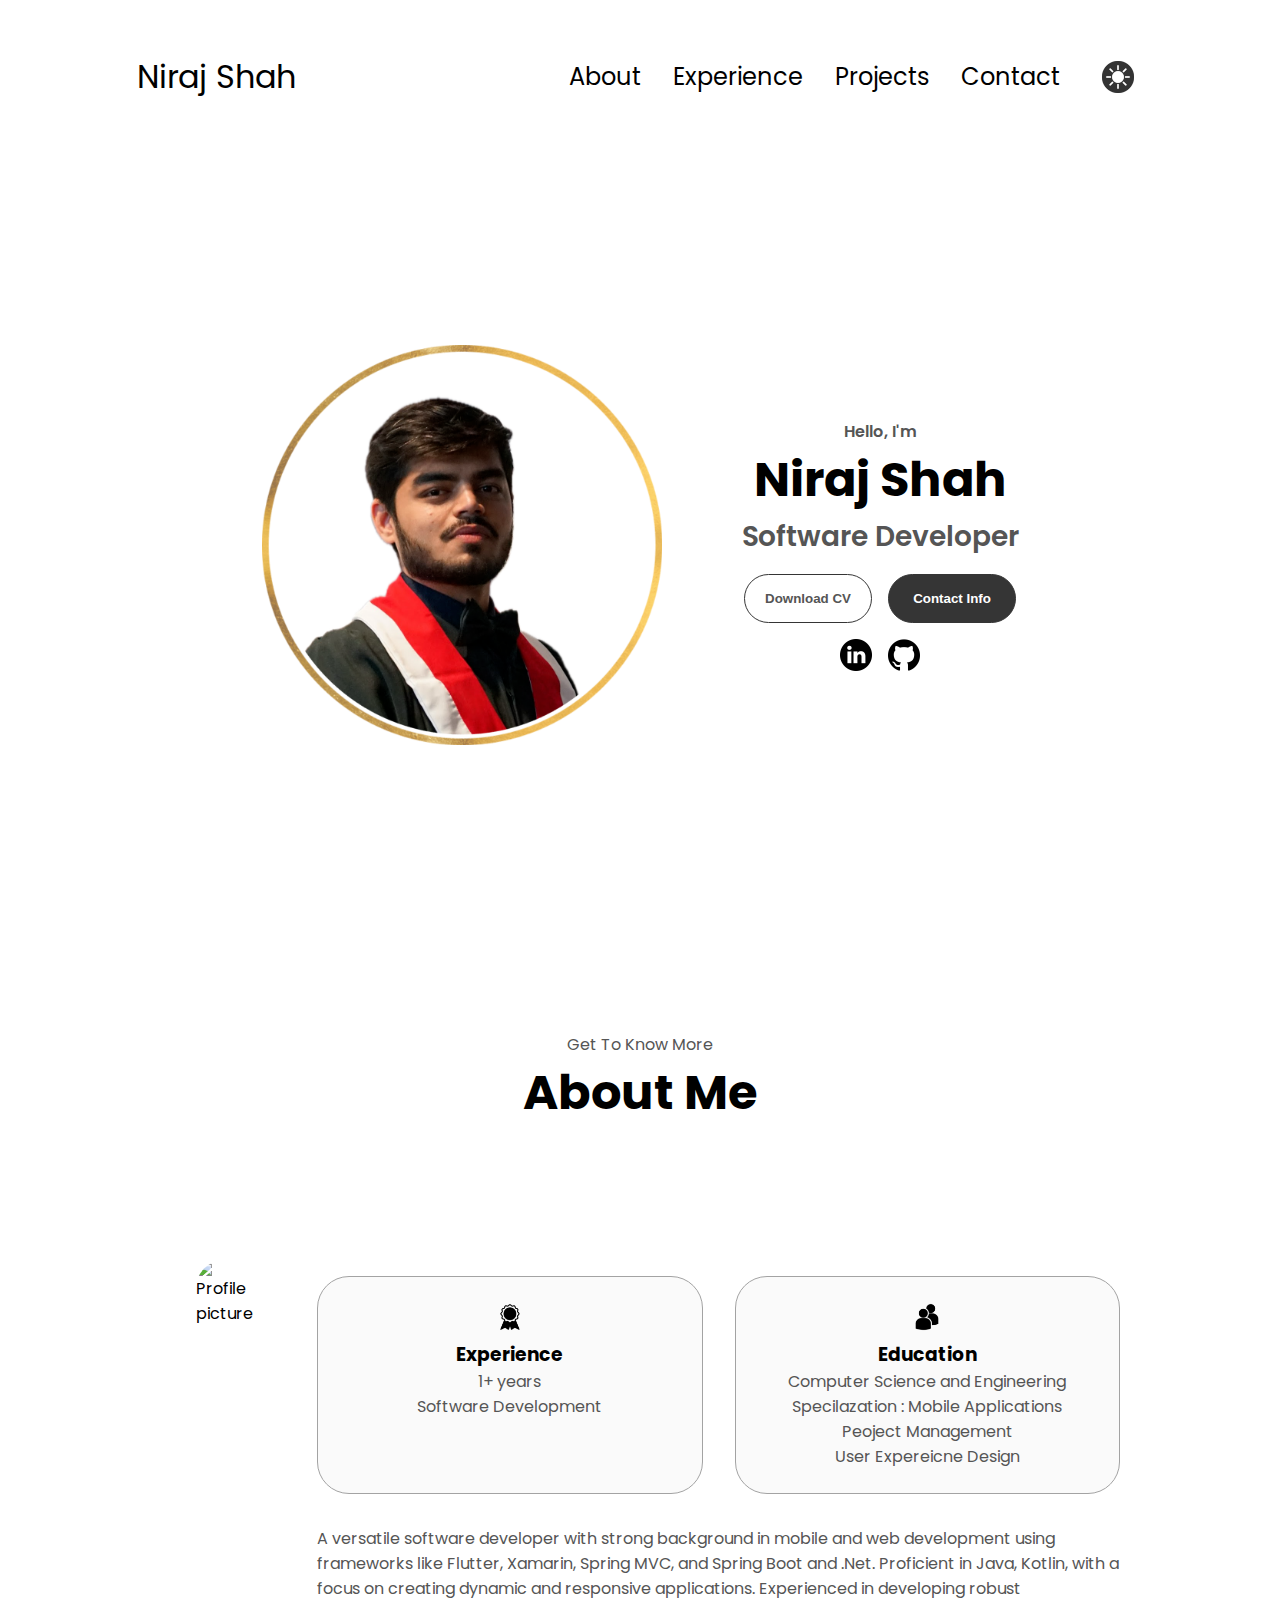
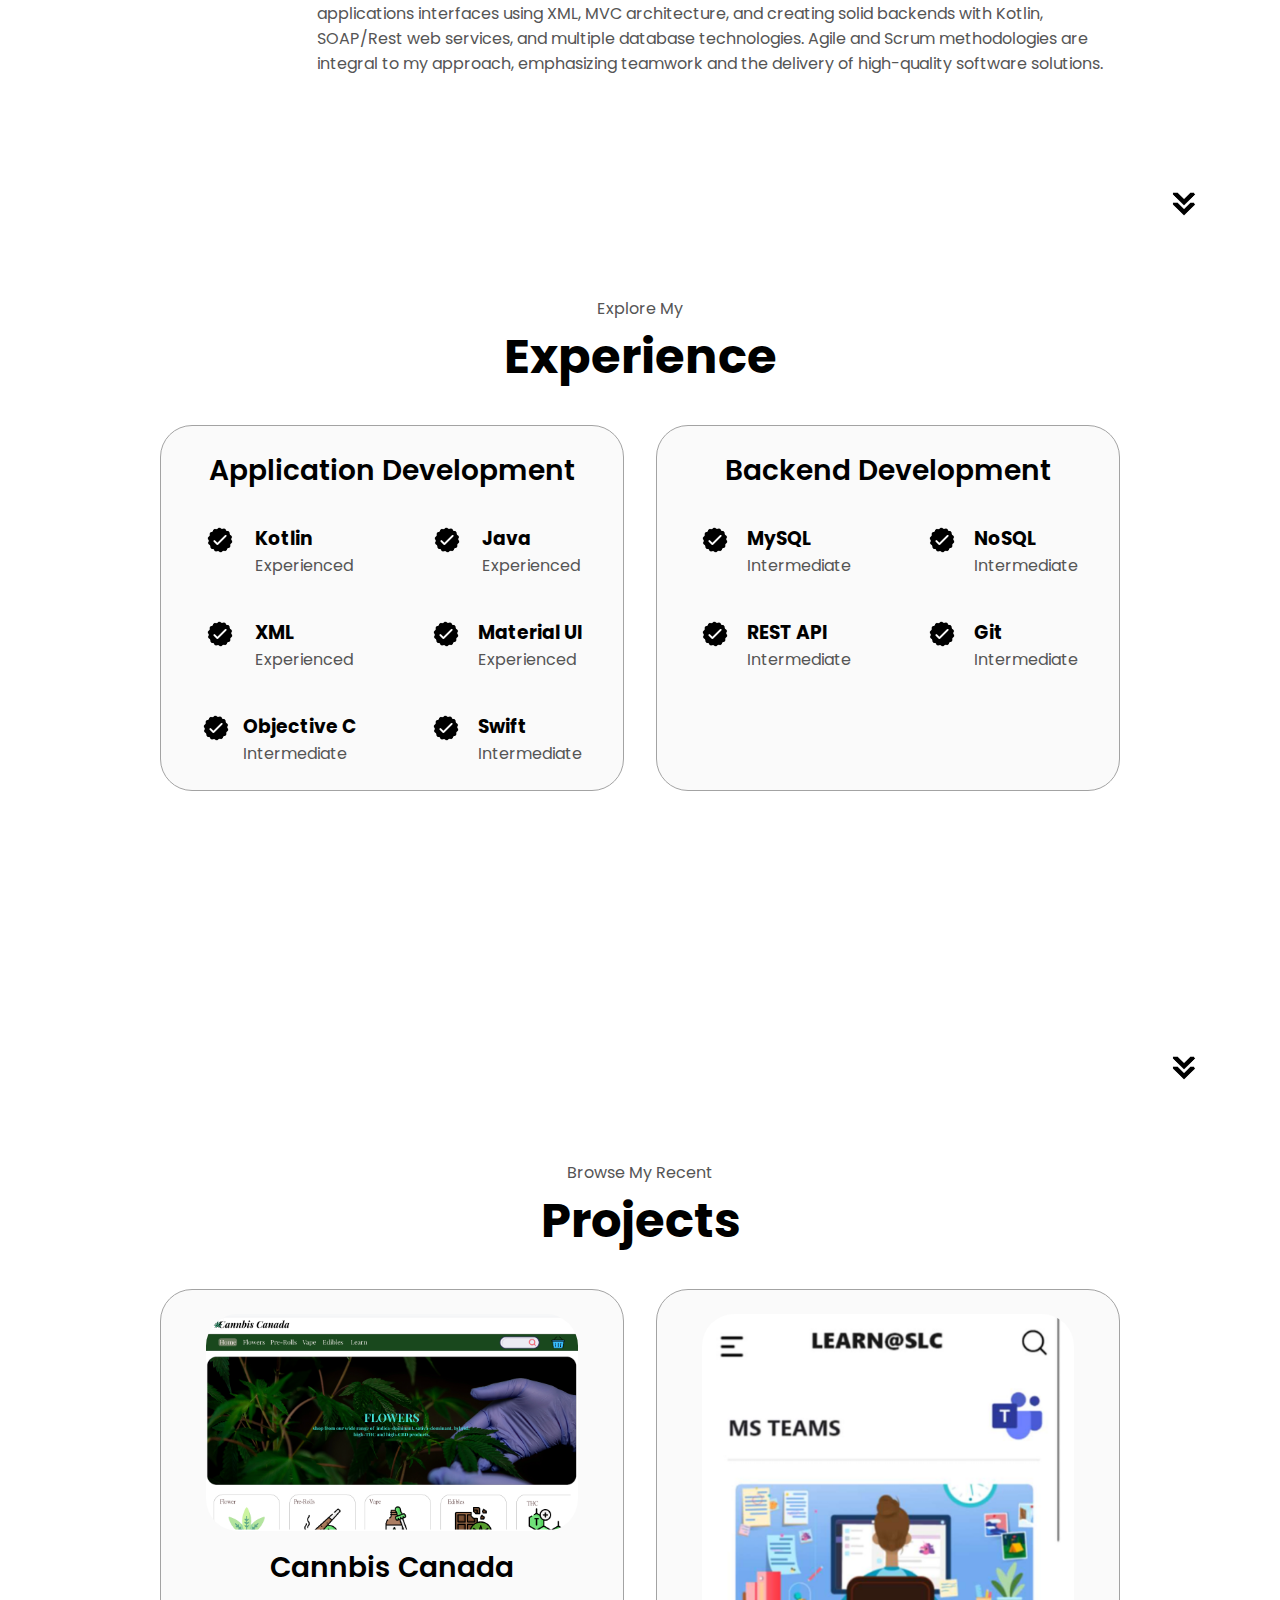
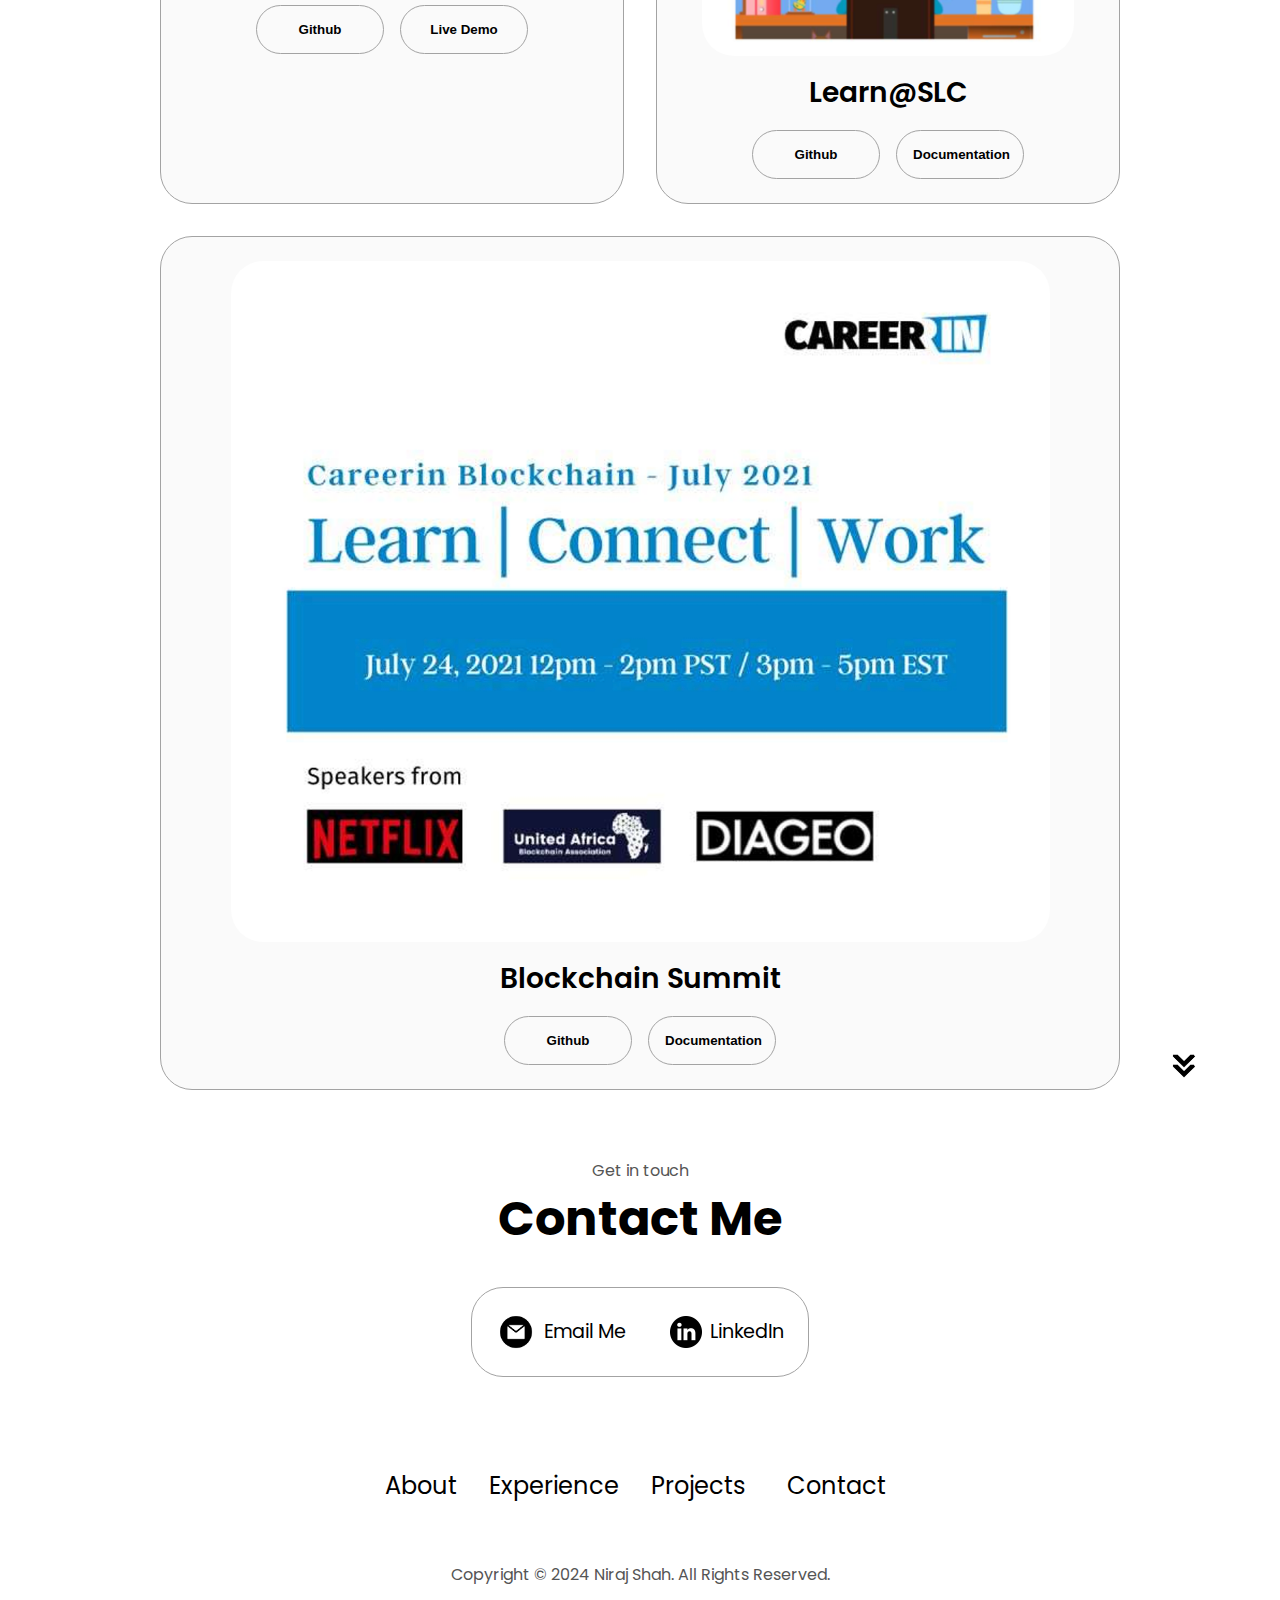
==== index.html @ 4c97ae60 "Dark Mode" ====
<!DOCTYPE html>
<html lang="en">
  <head>
    <meta charset="UTF-8" />
    <meta http-equiv="X-UA-Compatible" content="IE=edge" />
    <meta name="viewport" content="width=device-width, initial-scale=1.0" />
    <title>My Portfolio</title>
    <link rel="stylesheet" href="style.css" />
    <link rel="stylesheet" href="mediaqueries.css" />
  </head>
  <body>
    <nav id="desktop-nav">
      <div class="logo">Niraj Shah</div>
      <div>
        <ul class="nav-links">
          <li><a href="#about">About</a></li>
          <li><a href="#experience">Experience</a></li>
          <li><a href="#projects">Projects</a></li>
          <li><a href="#contact">Contact</a></li>
          <li>
            <img 
            id="modeToggle"
            class="icon color-icon"
            src="./assets/theme_light.png"
            src-light="./assets/theme_light.png"
            src-dark="./assets/theme_dark.png" 
            alt="Theme icon"
            /></li>
        </ul>
      </div>
    </nav>
    <nav id="hamburger-nav">
      <div class="logo">Niraj Shah</div>
      <div class="hamburger-menu">
        <div class="hamburger-icon" onclick="toggleMenu()">
          <span></span>
          <span></span>
          <span></span>
        </div>
        <div class="menu-links">
          <li><a href="#about" onclick="toggleMenu()">About</a></li>
          <li><a href="#experience" onclick="toggleMenu()">Experience</a></li>
          <li><a href="#projects" onclick="toggleMenu()">Projects</a></li>
          <li><a href="#contact" onclick="toggleMenu()">Contact</a></li>
          <li>
            <img
              id="modeToggle2"
              class="icon color-icon"
              src="./assets/theme_light.png"
              src-light="./assets/theme_light.png"
              src-dark="./assets/theme_dark.png"
              alt="Color them icon"
            />
          </li>
        </div>
      </div>
    </nav>
    <section id="profile">
      <div class="section__pic-container">
        <img src="./assets/profile-pic.png" alt="Niraj Shah profile picture" />
      </div>
      <div class="section__text">
        <p class="section__text__p1">Hello, I'm</p>
        <h1 class="title">Niraj Shah</h1>
        <p class="section__text__p2">Software Developer</p>
        <div class="btn-container">
          <button
            class="btn btn-color-2"
            onclick="window.open('./assets/resume-example.pdf')"
          >
            Download CV
          </button>
          <button class="btn btn-color-1" onclick="location.href='./#contact'">
            Contact Info
          </button>
        </div>
        <div id="socials-container">
          <img
            /src="./assets/linkedin_light.png"
            src-light="./assets/linkedin_light.png"
            src-dark="./assets/linkedin_dark.png" 
            alt="My LinkedIn profile"
            class="icon"
            onclick="location.href='https://www.linkedin.com/in/shahnniraj/'"
          />
          <img
            /src="./assets/github.png"
            src-light="./assets/github_light.png"
            src-dark="./assets/github_dark.png" 
            alt="My Github profile"
            class="icon"
            onclick="location.href='https://github.com/Niraj058'"
          />
        </div>
      </div>
    </section>
    <section id="about">
      <p class="section__text__p1">Get To Know More</p>
      <h1 class="title">About Me</h1>
      <div class="section-container">
        <div class="section__pic-container">
          &nbsp&nbsp&nbsp&nbsp&nbsp&nbsp&nbsp&nbsp&nbsp
          <img
            src="./assets/about-pic.png"
            alt="Profile picture"
            class="about-pic"
          />
        </div>
        <div class="about-details-container">
          <div class="about-containers">
            <div class="details-container">
              <img
                /src="./assets/experience.png"
                src-light="./assets/experience_light.png"
                src-dark="./assets/experience_dark.png" 
                alt="Experience icon"
                class="icon"
              />
              <h3>Experience</h3>
              <p>1+ years <br />Software Development</p>
            </div>
            <div class="details-container">
              <img
                /src="./assets/education.png"
                src-light="./assets/education_light.png"
                src-dark="./assets/education_dark.png" 
                alt="Education icon"
                class="icon"
              />
              <h3>Education</h3>
              <p>Computer Science and Engineering Specilazation : Mobile Applications<br />
                Peoject Management<br />
                User Expereicne Design
              </p>
            </div>
          </div>
          <div class="text-container">
            <p>
              A versatile software developer with strong background in mobile and web development using frameworks like Flutter, Xamarin, Spring MVC, and Spring Boot and .Net. 
              Proficient in Java, Kotlin, with a focus on creating dynamic and responsive applications. 
              Experienced in developing robust applications interfaces using XML, MVC architecture, and creating solid backends with Kotlin, SOAP/Rest web services, and multiple database technologies. 
              Agile and Scrum methodologies are integral to my approach, emphasizing teamwork and the delivery of high-quality software solutions.
            </p>
          </div>
        </div>
      </div>
      <img
        /src="./assets/arrow.png"
        src-light="./assets/arrow_light.png"
        src-dark="./assets/arrow_dark.png" 
        alt="Arrow icon"
        class="icon arrow"
        onclick="location.href='./#experience'"
      />
    </section>
    <section id="experience">
      <p class="section__text__p1">Explore My</p>
      <h1 class="title">Experience</h1>
      <div class="experience-details-container">
        <div class="about-containers">
          <div class="details-container">
            <h2 class="experience-sub-title">Application Development</h2>
            <div class="article-container">
              <article>
                <img
                  /src="./assets/checkmark.png"
                  src-light="./assets/checkmark_light.png"
                  src-dark="./assets/checkmark_dark.png" 
                  alt="Experience icon"
                  class="icon"
                />
                <div>
                  <h3>Kotlin</h3>
                  <p>Experienced</p>
                  </div>
              </article>
              <article>
                <img
                  /src="./assets/checkmark.png"
                  src-light="./assets/checkmark_light.png"
                  src-dark="./assets/checkmark_dark.png"  
                  alt="Experience icon"
                  class="icon"
                />
                <div><h3>Java</h3>
                  <p>Experienced</p>
                </div>
              </article> <article>
                <img
                  /src="./assets/checkmark.png"
                  src-light="./assets/checkmark_light.png"
                  src-dark="./assets/checkmark_dark.png" 
                  alt="Experience icon"
                  class="icon"
                />
                <div>
                  <h3>XML</h3>
                  <p>Experienced</p>
                </div>
              </article>
              <article>
                <img
                  /src="./assets/checkmark.png"
                  src-light="./assets/checkmark_light.png"
                  src-dark="./assets/checkmark_dark.png" 
                  alt="Experience icon"
                  class="icon"
                />
                <div>
                  <h3>Material UI</h3>
                  <p>Experienced</p>
                </div>
              </article>
              <article>
                <img
                  /src="./assets/checkmark.png"
                  src-light="./assets/checkmark_light.png"
                  src-dark="./assets/checkmark_dark.png" 
                  alt="Experience icon"
                  class="icon"
                />
                <div>
                  <h3>Objective C</h3>
                  <p>Intermediate</p>
                </div>
              </article>
              <article>
                <img
                  /src="./assets/checkmark.png"
                  src-light="./assets/checkmark_light.png"
                  src-dark="./assets/checkmark_dark.png" 
                  alt="Experience icon"
                  class="icon"
                />
                <div>
                  <h3>Swift</h3>
                  <p>Intermediate</p>
                </div>
              </article>
            </div>
          </div>
          <div class="details-container">
            <h2 class="experience-sub-title">Backend Development</h2>
            <div class="article-container">
              <article>
                <img
                  /src="./assets/checkmark.png"
                  src-light="./assets/checkmark_light.png"
                  src-dark="./assets/checkmark_dark.png" 
                  alt="Experience icon"
                  class="icon"
                />
                <div>
                  <h3>MySQL</h3>
                  <p>Intermediate</p>
                </div>
              </article>
              <article>
                <img
                  //src="./assets/checkmark.png"
                  src-light="./assets/checkmark_light.png"
                  src-dark="./assets/checkmark_dark.png" 
                  alt="Experience icon"
                  class="icon"
                />
                <div>
                  <h3>NoSQL</h3>
                  <p>Intermediate</p>
                </div>
              </article>
              <article>
                <img
                  //src="./assets/checkmark.png"
                  src-light="./assets/checkmark_light.png"
                  src-dark="./assets/checkmark_dark.png" 
                  alt="Experience icon"
                  class="icon"
                />
                <div>
                  <h3>REST API</h3>
                  <p>Intermediate</p>
                </div>
              </article>
              <article>
                <img
                  //src="./assets/checkmark.png"
                  src-light="./assets/checkmark_light.png"
                  src-dark="./assets/checkmark_dark.png" 
                  alt="Experience icon"
                  class="icon"
                />
                <div>
                  <h3>Git</h3>
                  <p>Intermediate</p>
                </div>
              </article>
            </div>
          </div>
        </div>
      </div>
      <img
        //src="./assets/arrow.png"
        src-light="./assets/arrow_light.png"
        src-dark="./assets/arrow_dark.png" 
        alt="Arrow icon"
        class="icon arrow"
        onclick="location.href='./#projects'"
      />
    </section>
    <section id="projects">
      <p class="section__text__p1">Browse My Recent</p>
      <h1 class="title">Projects</h1>
      <div class="experience-details-container">
        <div class="about-containers">
          <div class="details-container color-container">
            <div class="article-container">
              <img
                /src="./assets/project-1.png"
                alt=""
                class="project-img"
              />
            </div>
            <h2 class="experience-sub-title project-title">Cannbis Canada</h2>
            <div class="btn-container">
              <button
                class="btn btn-color-2 project-btn"
                onclick="location.href='https://github.com/'"
              >
                Github
              </button>
              <button
                class="btn btn-color-2 project-btn"
                onclick="location.href='https://xd.adobe.com/view/07290bca-b63d-4900-a19d-101426337f9e-527a/'"
              >
                Live Demo
              </button>
            </div>
          </div>
          <div class="details-container color-container">
            <div class="article-container">
              <img
                /src="./assets/project-2.png"
                alt="Project 2"
                class="project-img"
              />
            </div>
            <h2 class="experience-sub-title project-title">Learn@SLC</h2>
            <div class="btn-container">
              <button
                class="btn btn-color-2 project-btn"
                onclick="location.href='https://github.com/'"
              >
                Github
              </button>
              <button
                class="btn btn-color-2 project-btn"
                onclick="window.open('./assets/Learn_at_Slc.pdf')"
              >
                Documentation
              </button>
            </div>
          </div>
          <div class="details-container color-container">
            <div class="article-container">
              <img
                /src="./assets/project-3.png"
                alt="Project 3"
                class="project-img"
              />
            </div>
            <h2 class="experience-sub-title project-title">Blockchain Summit</h2>
            <div class="btn-container">
              <button
                class="btn btn-color-2 project-btn"
                onclick="location.href='https://github.com/'"
              >
                Github
              </button>
              <button
                class="btn btn-color-2 project-btn"
                onclick="location.href='https://github.com/'"
              >
              Documentation
              </button>
            </div>
          </div>
        </div>
      </div>
      <img
        /src="./assets/arrow.png"
        src-light="./assets/arrow_light.png"
        src-dark="./assets/arrow_dark.png" 
        alt="Arrow icon"
        class="icon arrow"
        onclick="location.href='./#contact'"
      />
    </section>
    <section id="contact">
      <p class="section__text__p1">Get in touch</p>
      <h1 class="title">Contact Me</h1>
      <div class="contact-info-upper-container">
        <div class="contact-info-container">
          <img
            /src="./assets/email.png"
            src-light="./assets/email_light.png"
            src-dark="./assets/email_dark.png" 
            alt="Email icon"
            class="icon contact-icon email-icon"
          />
          <p><a href="mailto:nirajshah@duck.com">Email Me</a></p>
        </div>
        <div class="contact-info-container">
          &nbsp;
          <img
            /src="./assets/linkedin_light.png"
            src-light="./assets/linkedin_light.png"
            src-dark="./assets/linkedin_dark.png" 
            alt="LinkedIn icon"
            class="icon contact-icon"
          />
          <p><a href="https://www.linkedin.com">LinkedIn</a></p>
        </div>
      </div>
    </section>
    <footer>
      <nav>
        <div class="nav-links-container">
          <ul class="nav-links">
            <li><a href="#about">About</a></li>
            <li><a href="#experience">Experience</a></li>
            <li><a href="#projects">Projects</a></li>
            <li><a href="#contact">Contact</a></li>
          </ul>
        </div>
      </nav>
      <p>Copyright &#169; 2024 Niraj Shah. All Rights Reserved.</p>
    </footer>
    <script src="script.js"></script>
  </body>
</html>
---- style.css ----
/* GENERAL */

@import url("https://fonts.googleapis.com/css2?family=Poppins:wght@300;400;500;600&display=swap");

/* Default Light Mode */
:root {
  --primary-color: white;
  --primary-color-2: rgb(250, 250, 250);
  --primary-color-3: rgb(181, 181, 181);
  --background-color: rgb(255, 255, 255);
  --secondary-color: black;
  --secondary-color-2: rgb(85, 85, 85);
  --button-background: rgb(53, 53, 53);
  --button-text-hover: grey;
  --button-border: rgb(53, 53, 53) 0.1rem solid;
  --button-border-2: rgb(255, 255, 255) 0.1rem solid;
  --container-border: rgb(163, 163, 163);
}

/* Dark Mode */
[theme="dark"] {
  --primary-color: black;
  --primary-color-2: rgb(39, 39, 39);
  --primary-color-3: rgb(74, 74, 74);
  --background-color: rgb(33, 33, 33);
  --secondary-color: white;
  --secondary-color-2: rgb(170, 170, 170);
  --button-background: rgb(202, 202, 202);
  --button-text-hover: lightgrey;
  --button-border: rgb(202, 202, 202) 0.1rem solid;
  --button-border-2: rgb(0, 0, 0) 0.1rem solid;
  --container-border: rgb(92, 92, 92);
}

* {
  margin: 0;
  padding: 0;
}

h3 {
  color: var(--secondary-color);
}

body {
  font-family: "Poppins", sans-serif;
  background-color: var(--background-color);
}

html {
  scroll-behavior: smooth;
}

p {
  color: var(--secondary-color-2);
}

/* TRANSITION */

a,
.btn {
  transition: all 300ms ease;
}

/* DESKTOP NAV */

nav,
.nav-links {
  display: flex;
  align-items: center;
}

nav {
  justify-content: space-around;
  height: 17vh;
}

.nav-links {
  gap: 2rem;
  list-style: none;
  font-size: 1.5rem;
}

nav li:last-child {
  width: max-content;
  display: flex;
  margin: auto;
  padding: 10px;
}

a {
  color: var(--secondary-color);
  text-decoration: none;
  text-decoration-color: var(--primary-color);
}

a:hover {
  text-decoration: underline;
  text-underline-offset: 1rem;
  text-decoration-color: var(--secondary-color);
}

nav a:hover {
  color: var(--secondary-color);
  text-decoration-color: var(--secondary-color);
}

.logo {
  font-size: 2rem;
  color: var(--secondary-color);
}

.logo:hover {
  cursor: default;
}

/* HAMBURGER MENU */

#hamburger-nav {
  display: none;
}

.hamburger-menu {
  position: relative;
  display: inline-block;
}

.hamburger-icon {
  display: flex;
  flex-direction: column;
  justify-content: space-between;
  height: 24px;
  width: 30px;
  cursor: pointer;
}

.hamburger-icon span {
  width: 100%;
  height: 2px;
  background-color: var(--secondary-color);
  transition: all 0.3 ease-in-out;
}

.menu-links {
  position: absolute;
  top: 100%;
  right: 0;
  background-color: var(--primary-color);
  width: fit-content;
  max-height: 0;
  overflow: hidden;
  transition: all 0.3 ease-in-out;
}

.menu-links a {
  display: block;
  padding: 10px;
  text-align: center;
  font-size: 1.5rem;
  color: var(--secondary-color);
  text-decoration: none;
  transition: all 0.3 ease-in-out;
}

.menu-links li {
  list-style: none;
}

.menu-links.open {
  max-height: 300px;
}

.hamburger-icon.open span:first-child {
  transform: rotate(45deg) translate(10px, 5px);
}

.hamburger-icon.open span:nth-child(2) {
  opacity: 0;
}

.hamburger-icon.open span:last-child {
  transform: rotate(-45deg) translate(10px, -5px);
}

.hamburger-icon span:first-child {
  transform: none;
}

.hamburger-icon span:first-child {
  opacity: 1;
}

.hamburger-icon span:first-child {
  transform: none;
}

/* SECTIONS */

section {
  padding-top: 4vh;
  height: 96vh;
  margin: 0 10rem;
  box-sizing: border-box;
  min-height: fit-content;
}

.section-container {
  display: flex;
}

/* PROFILE SECTION */

#profile {
  display: flex;
  justify-content: center;
  gap: 5rem;
  height: 80vh;
}

.section__pic-container {
  display: flex;
  height: 400px;
  width: 400px;
  margin: auto 0;
}

.section__text {
  align-self: center;
  text-align: center;
}

.section__text p {
  font-weight: 600;
}

.section__text__p1 {
  text-align: center;
}

.section__text__p2 {
  font-size: 1.75rem;
  margin-bottom: 1rem;
}

.title {
  color: var(--secondary-color);
  font-size: 3rem;
  text-align: center;
}

#socials-container {
  display: flex;
  justify-content: center;
  margin-top: 1rem;
  gap: 1rem;
}

/* ICONS */

.icon {
  cursor: pointer;
  height: 2rem;
}

/* BUTTONS */

.btn-container {
  display: flex;
  justify-content: center;
  gap: 1rem;
}

.btn {
  font-weight: 600;
  transition: all 300ms ease;
  padding: 1rem;
  width: 8rem;
  border-radius: 2rem;
}

.btn-color-1,
.btn-color-2 {
  border: var(--button-border);
  color: var(--secondary-color-2);
}

.btn-color-1:hover,
.btn-color-2:hover {
  cursor: pointer;
}

.btn-color-1,
.btn-color-2:hover {
  background: var(--button-background);
  color: var(--primary-color);
}

.btn-color-1:hover {
  background: var(--secondary-color);
}

.btn-color-2 {
  background: none;
}

.btn-color-2:hover {
  border: var(--button-border);
  background: var(--secondary-color);
}

.btn-container {
  gap: 1rem;
}

/* ABOUT SECTION */

#about {
  position: relative;
}

.about-containers {
  gap: 2rem;
  margin-bottom: 2rem;
  margin-top: 2rem;
}

.about-details-container {
  justify-content: center;
  flex-direction: column;
}

.about-containers,
.about-details-container {
  display: flex;
}

.about-pic {
  border-radius: 2rem;
}

.arrow {
  position: absolute;
  right: -5rem;
  bottom: 2.5rem;
}

.details-container {
  padding: 1.5rem;
  flex: 1;
  background: var(--primary-color-2);
  border-radius: 2rem;
  border: var(--button-border);
  border-color: var(--container-border);
  text-align: center;
}

.section-container {
  gap: 4rem;
  height: 80%;
}

.section__pic-container {
  height: 400px;
  width: 400px;
  margin: auto 0;
}

/* EXPERIENCE SECTION */

#experience {
  position: relative;
}

.experience-sub-title {
  color: var(--secondary-color);
  font-weight: 600;
  font-size: 1.75rem;
  margin-bottom: 2rem;
}

.experience-details-container {
  display: flex;
  justify-content: center;
  flex-direction: column;
}

.article-container {
  display: flex;
  text-align: initial;
  flex-wrap: wrap;
  flex-direction: row;
  gap: 2.5rem;
  justify-content: space-around;
}

article {
  display: flex;
  width: 10rem;
  justify-content: space-around;
  gap: 0.5rem;
}

article .icon {
  cursor: default;
}

/* PROJECTS SECTION */

#projects {
  position: relative;
}

.color-container {
  border-color: var(--container-border);
  background: var(--primary-color-2);
}

.project-img {
  border-radius: 2rem;
  width: 90%;
  height: 90%;
}

.project-title {
  margin: 1rem;
  color: var(--secondary-color);
}

.project-btn {
  color: var(--secondary-color);
  border-color: var(--container-border);
}

/* CONTACT */

#contact {
  display: flex;
  justify-content: center;
  flex-direction: column;
  height: 70vh;
}

.contact-info-upper-container {
  display: flex;
  justify-content: center;
  border-radius: 2rem;
  border: var(--button-border);
  border-color: var(--container-border);
  background: var(--background-color);
  margin: 2rem auto;
  padding: 0.5rem;
}

.contact-info-container {
  display: flex;
  align-items: center;
  justify-content: center;
  gap: 0.5rem;
  margin: 1rem;
}

.contact-info-container p {
  font-size: larger;
}

.contact-icon {
  cursor: default;
}

.email-icon {
  height: 2.5rem;
}

/* FOOTER SECTION */

footer {
  height: 26vh;
  margin: 0 1rem;
}

footer p {
  text-align: center;
}
---- mediaqueries.css ----
@media screen and (max-width: 1400px) {
  #profile {
    height: 83vh;
    margin-bottom: 6rem;
  }
  .about-containers {
    flex-wrap: wrap;
  }
  #contact,
  #projects {
    height: fit-content;
  }
}

@media screen and (max-width: 1200px) {
  #desktop-nav {
    display: none;
  }
  #hamburger-nav {
    display: flex;
  }
  #experience,
  .experience-details-container {
    margin-top: 2rem;
  }
  #profile,
  .section-container {
    display: block;
  }
  .arrow {
    display: none;
  }
  section,
  .section-container {
    height: fit-content;
  }
  section {
    margin: 0 5%;
  }
  .section__pic-container {
    width: 275px;
    height: 275px;
    margin: 0 auto 2rem;
  }
  .about-containers {
    margin-top: 0;
  }
}

@media screen and (max-width: 600px) {
  #contact,
  footer {
    height: 40vh;
  }
  #profile {
    height: 83vh;
    margin-bottom: 0;
  }
  article {
    font-size: 1rem;
  }
  footer nav {
    height: fit-content;
    margin-bottom: 2rem;
  }
  .about-containers,
  .contact-info-upper-container,
  .btn-container {
    flex-wrap: wrap;
  }
  .contact-info-container {
    margin: 0;
  }
  .contact-info-container p,
  .nav-links li a {
    font-size: 1rem;
  }
  .experience-sub-title {
    font-size: 1.25rem;
  }
  .logo {
    font-size: 1.5rem;
  }
  .nav-links {
    flex-direction: column;
    gap: 0.5rem;
    text-align: center;
  }
  .section__pic-container {
    width: auto;
    height: 46vw;
    justify-content: center;
  }
  .section__text__p2 {
    font-size: 1.25rem;
  }
  .title {
    font-size: 2rem;
  }
  .text-container {
    text-align: justify;
  }
}
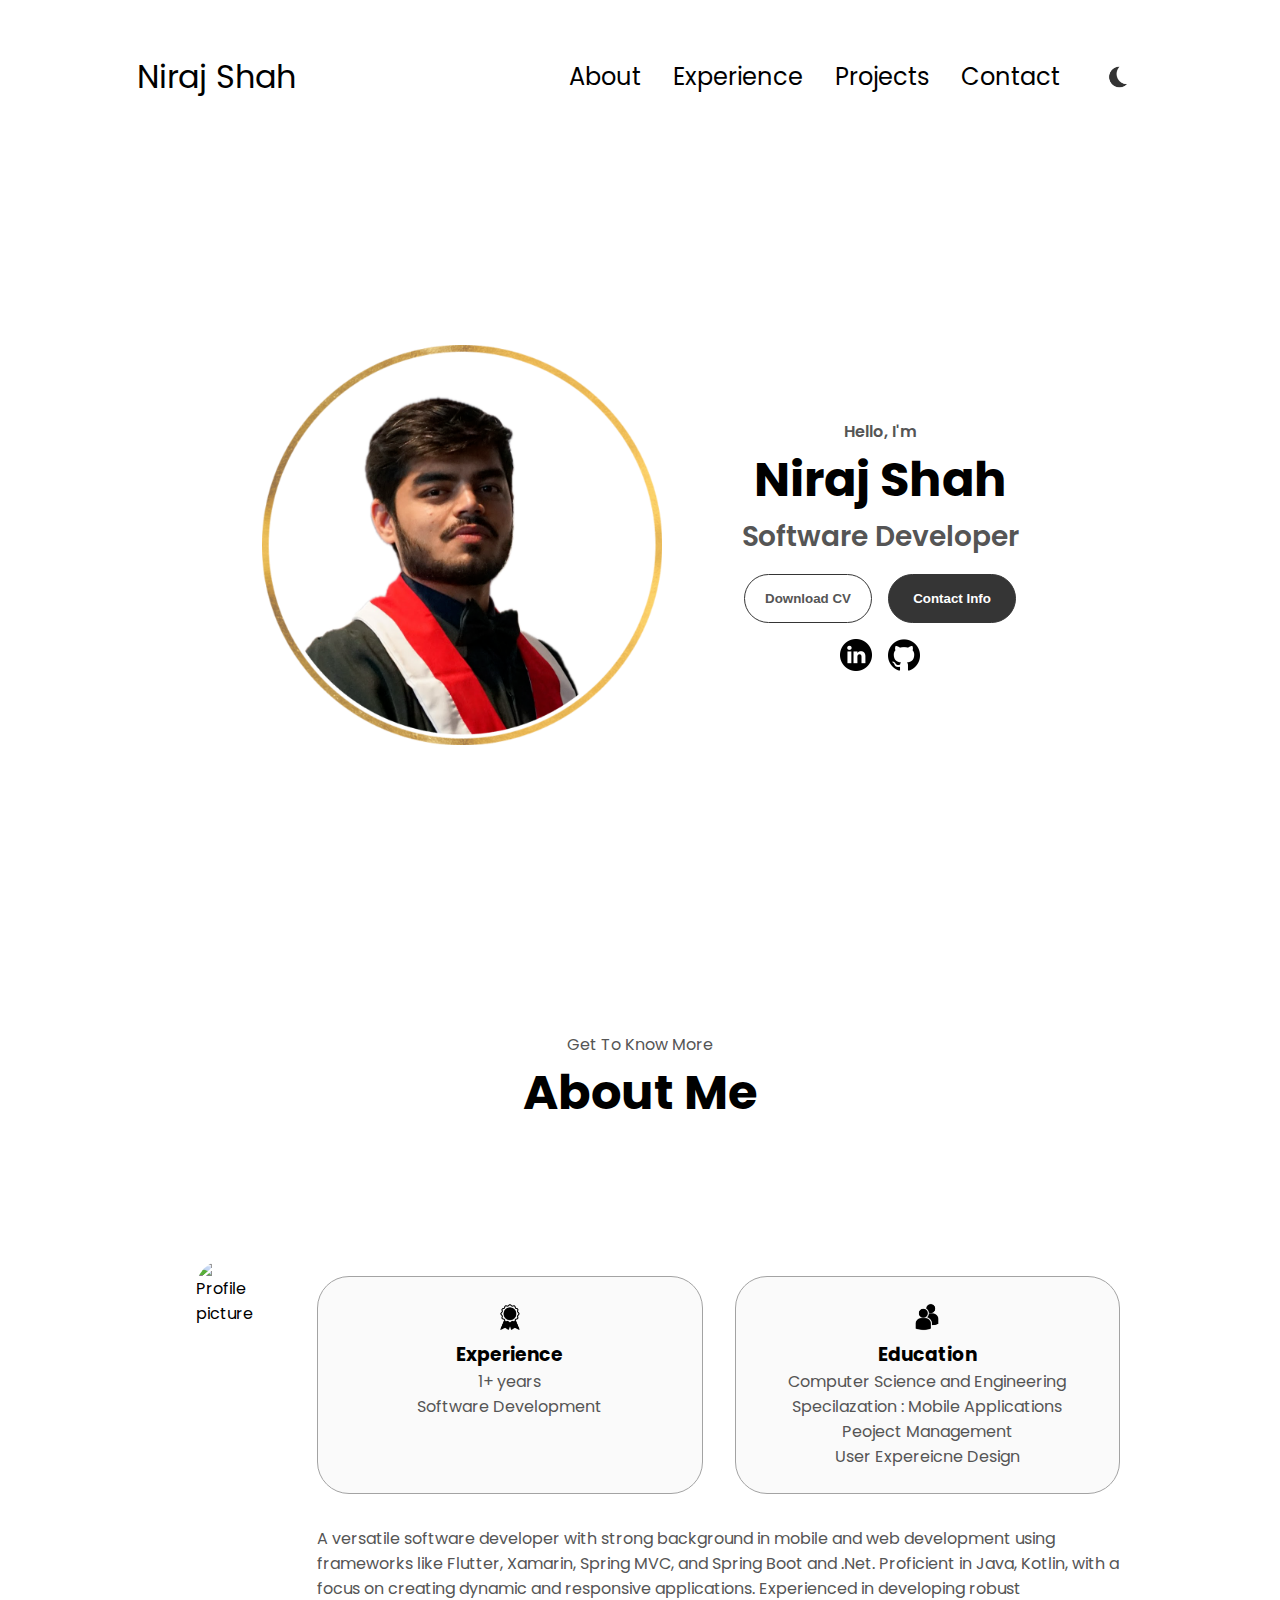
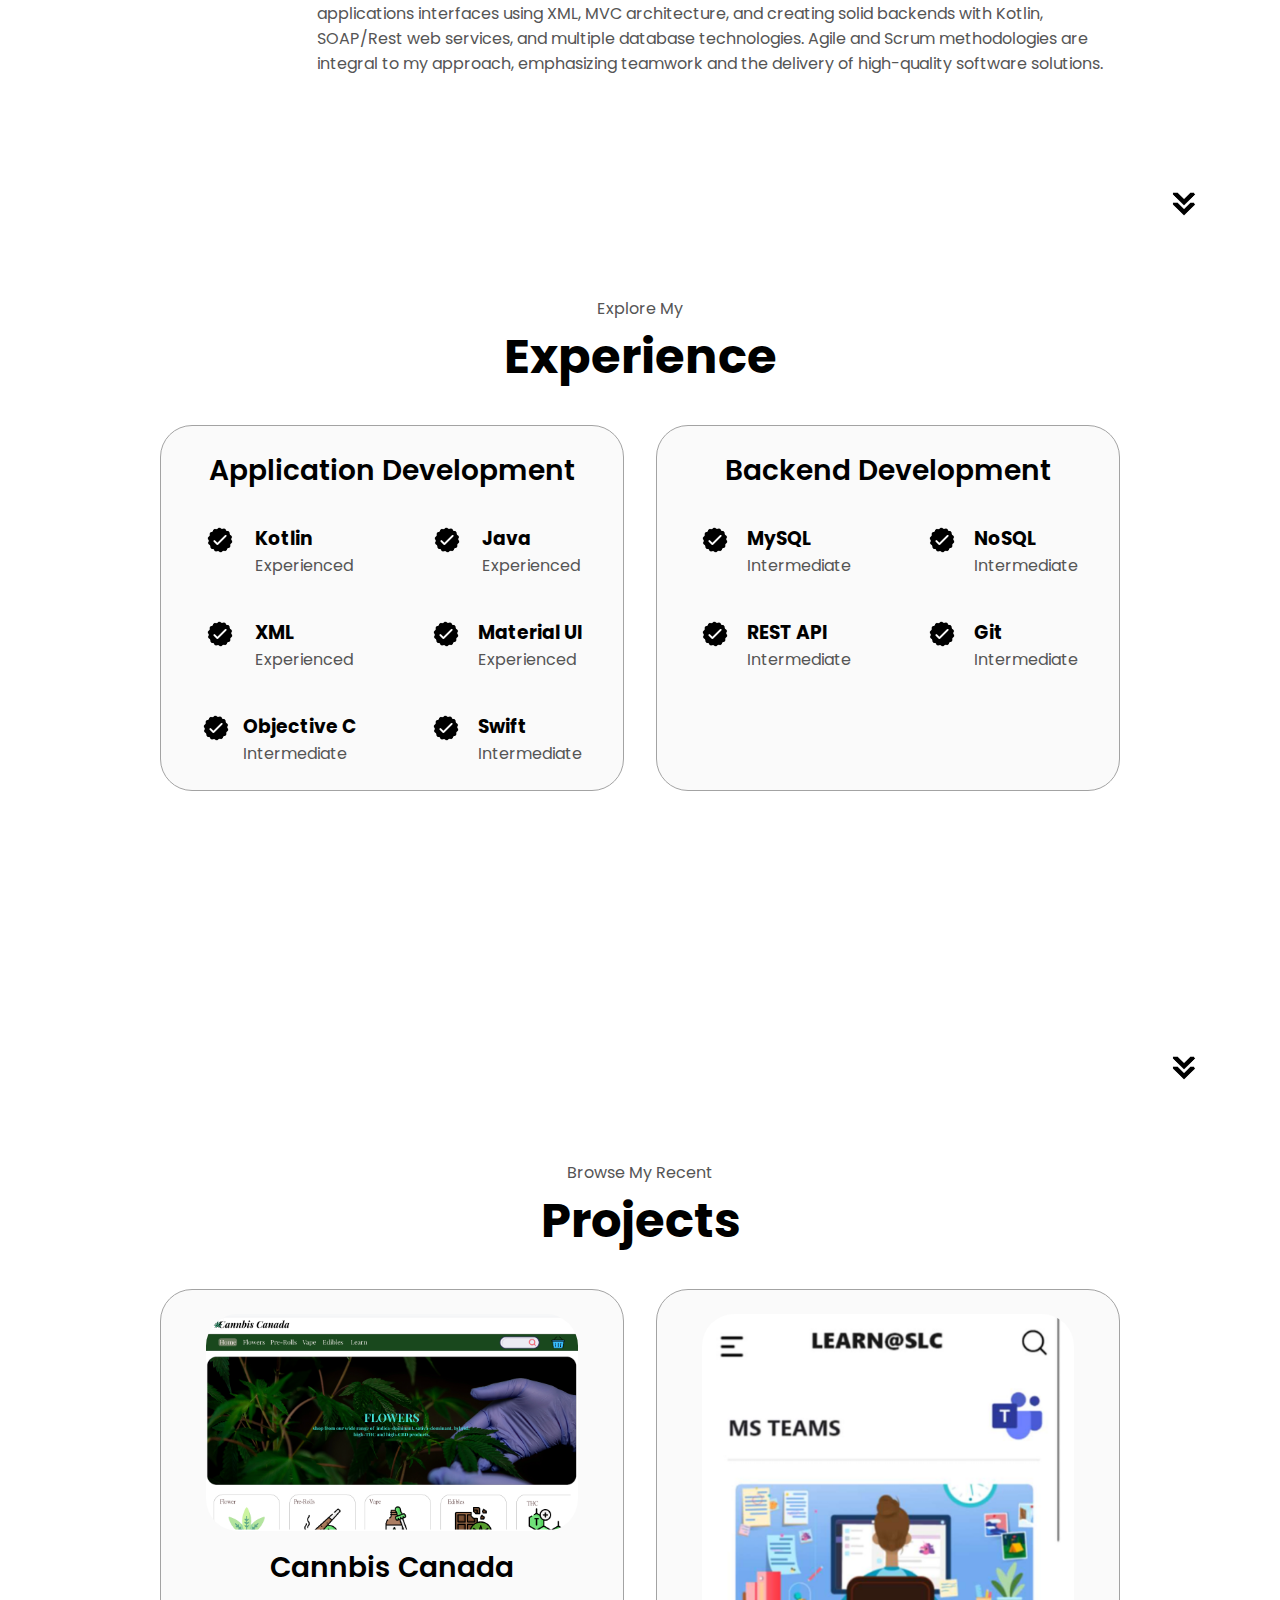
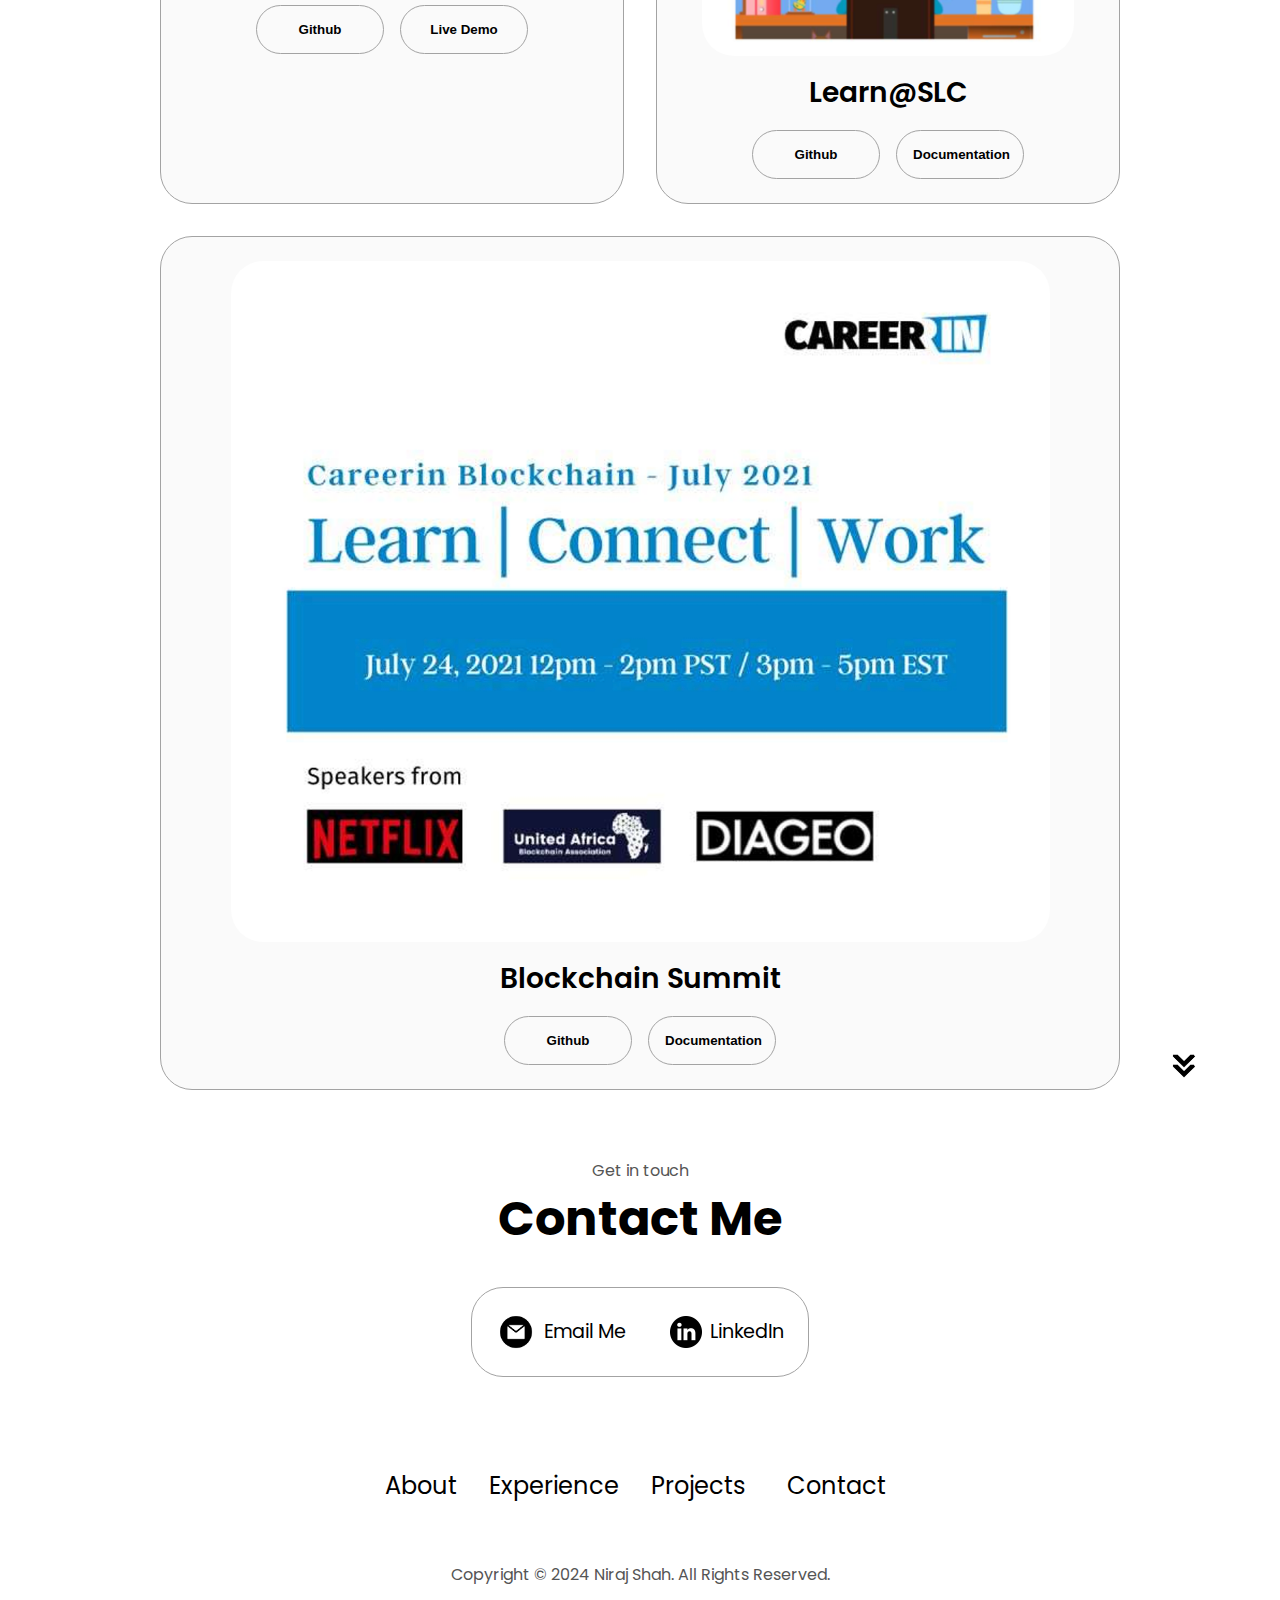
==== commit 4887137d: "Update index.html" ====
--- a/index.html
+++ b/index.html
@@ -21,9 +21,9 @@
             <img 
             id="modeToggle"
             class="icon color-icon"
-            src="./assets/theme_light.png"
-            src-light="./assets/theme_light.png"
-            src-dark="./assets/theme_dark.png" 
+            src="./assets/theme_dark.png"
+            src-light="./assets/theme_dark.png"
+            src-dark="./assets/theme_light.png" 
             alt="Theme icon"
             /></li>
         </ul>
@@ -46,9 +46,9 @@
             <img
               id="modeToggle2"
               class="icon color-icon"
-              src="./assets/theme_light.png"
-              src-light="./assets/theme_light.png"
-              src-dark="./assets/theme_dark.png"
+              src="./assets/theme_dark.png"
+              src-light="./assets/theme_dark.png"
+              src-dark="./assets/theme_light.png"
               alt="Color them icon"
             />
           </li>
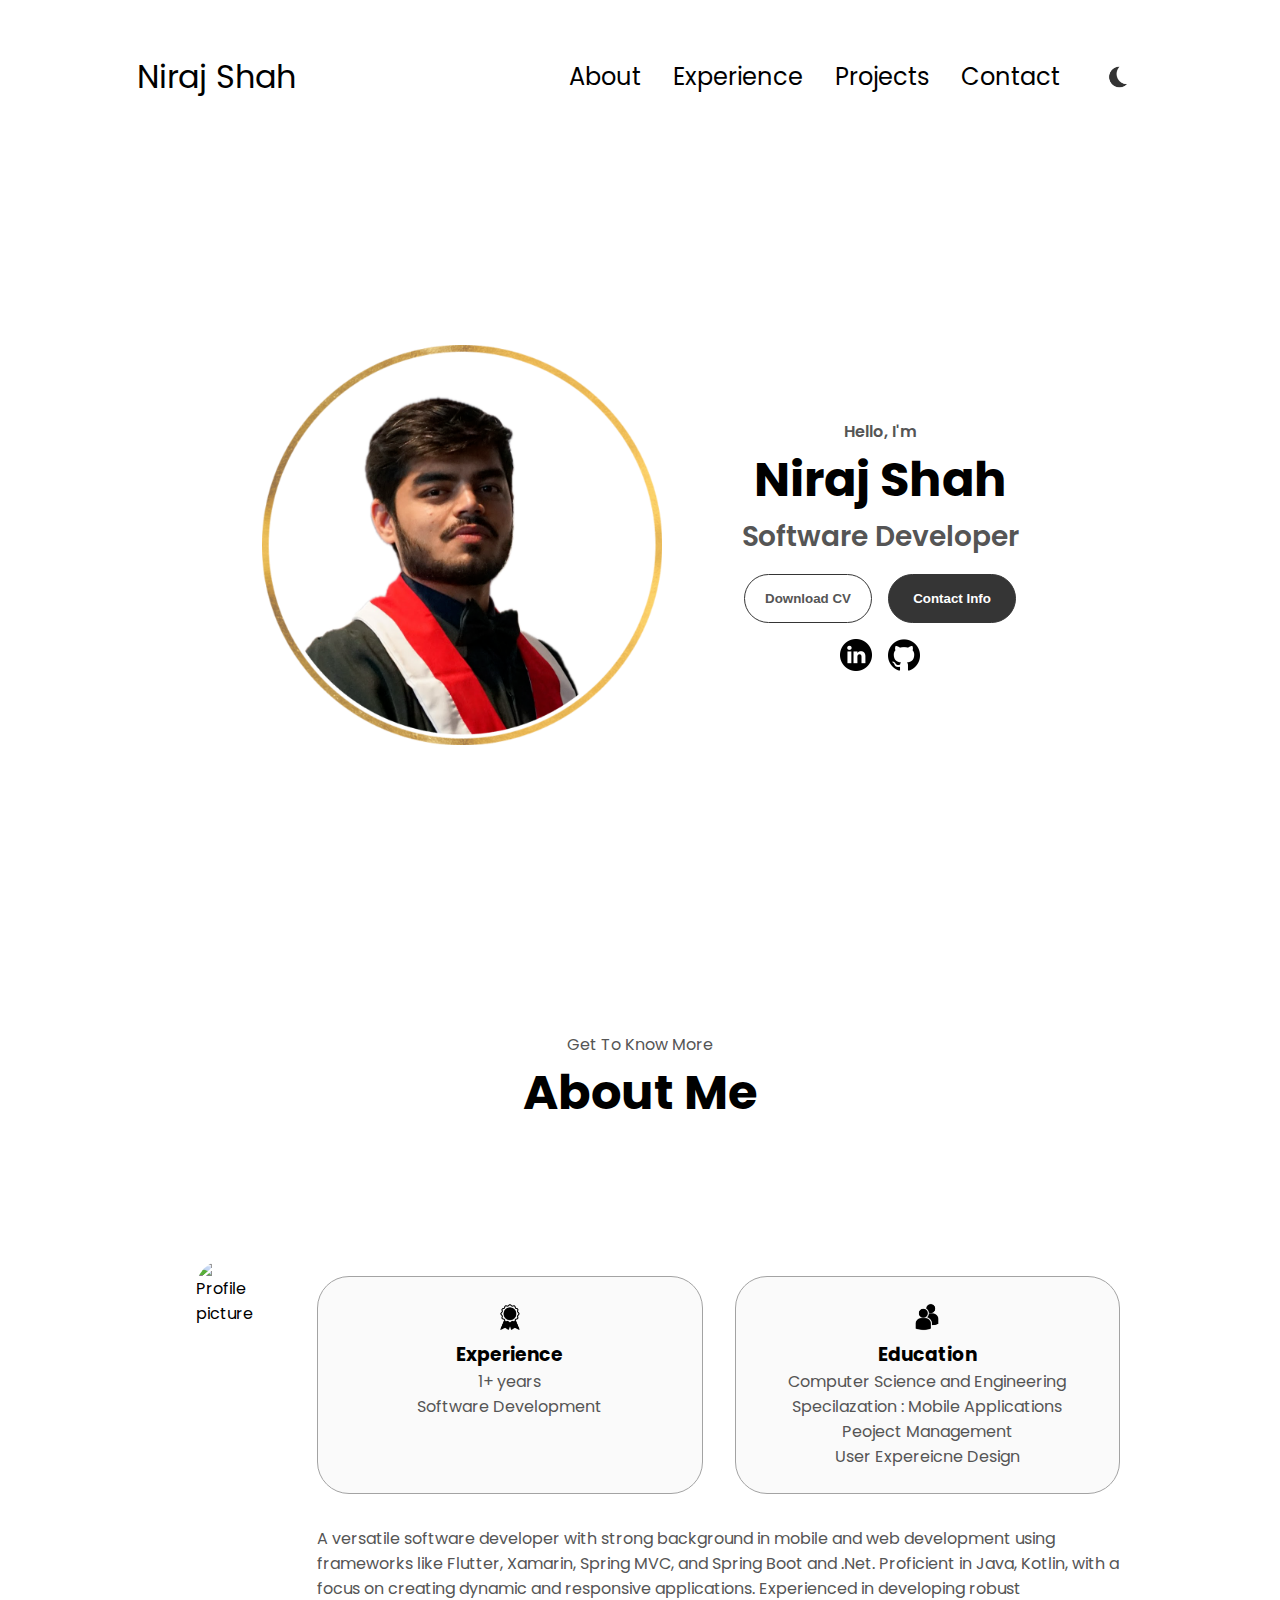
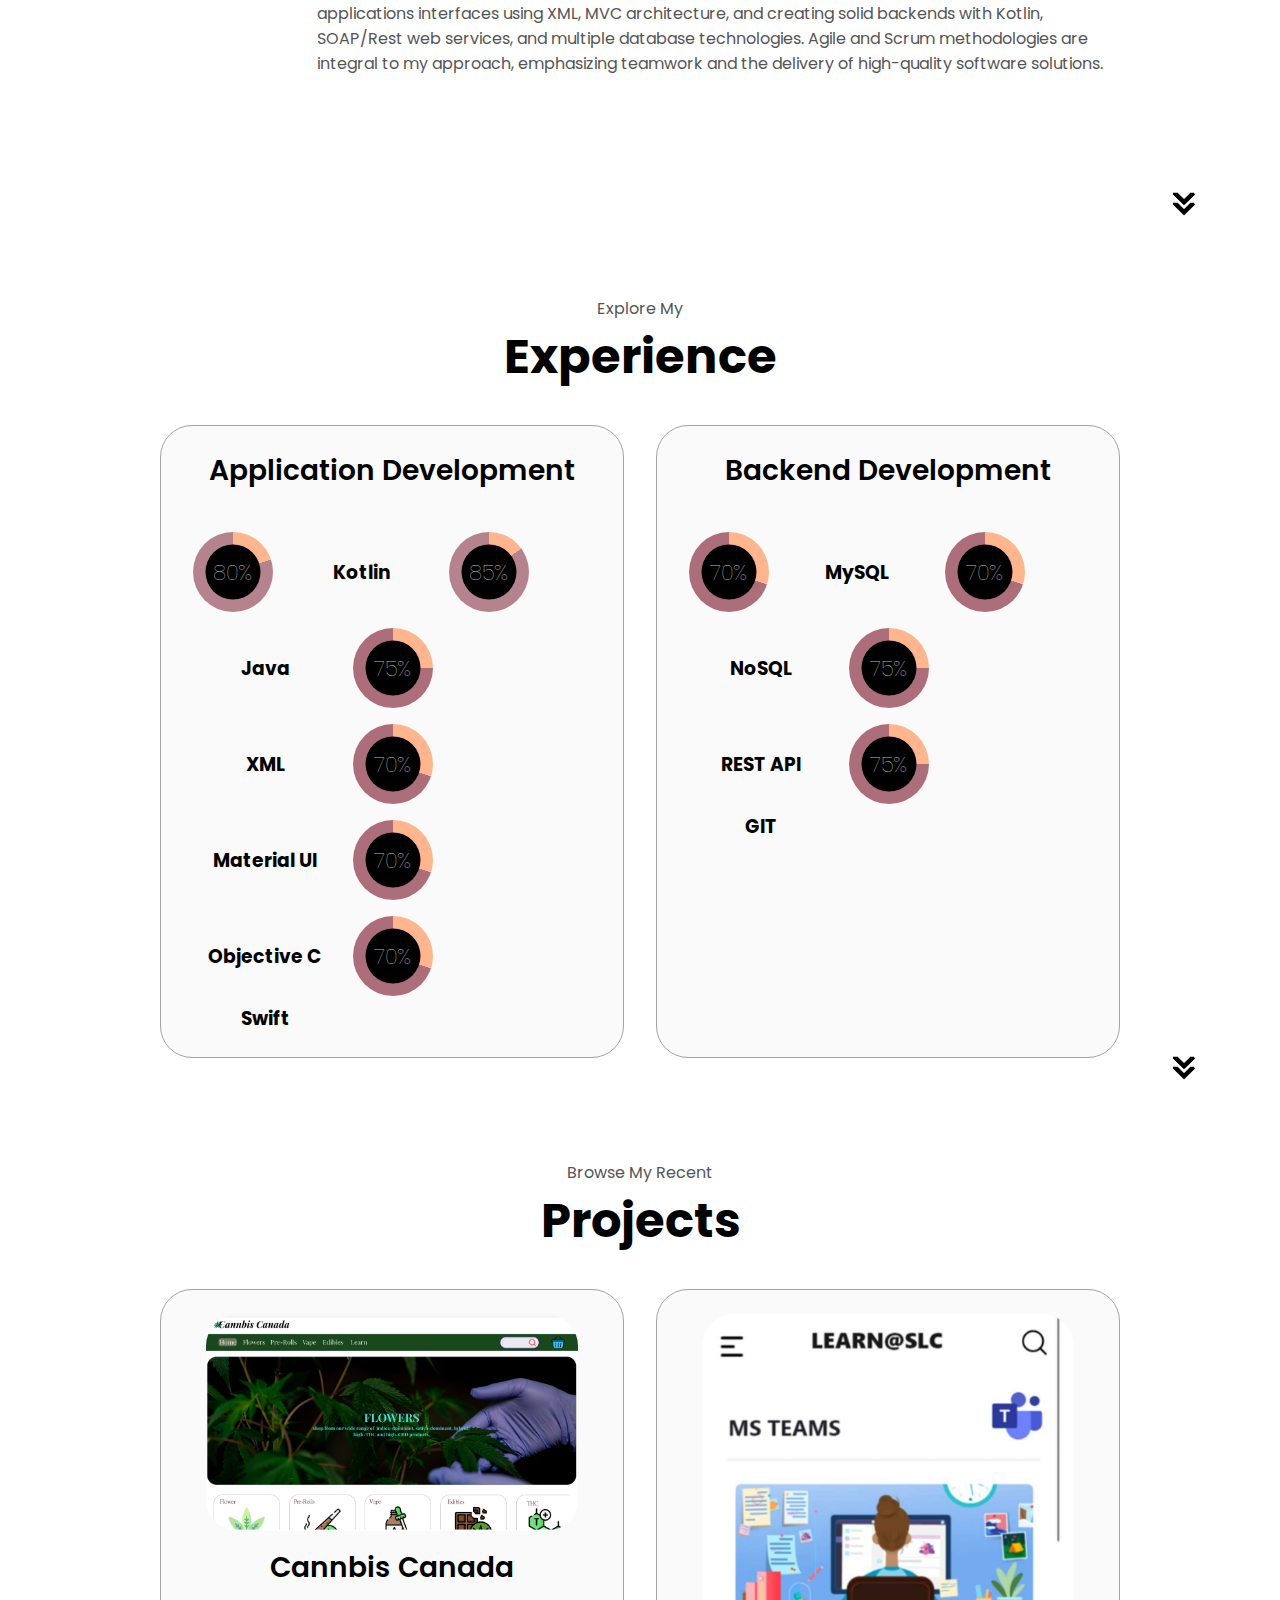
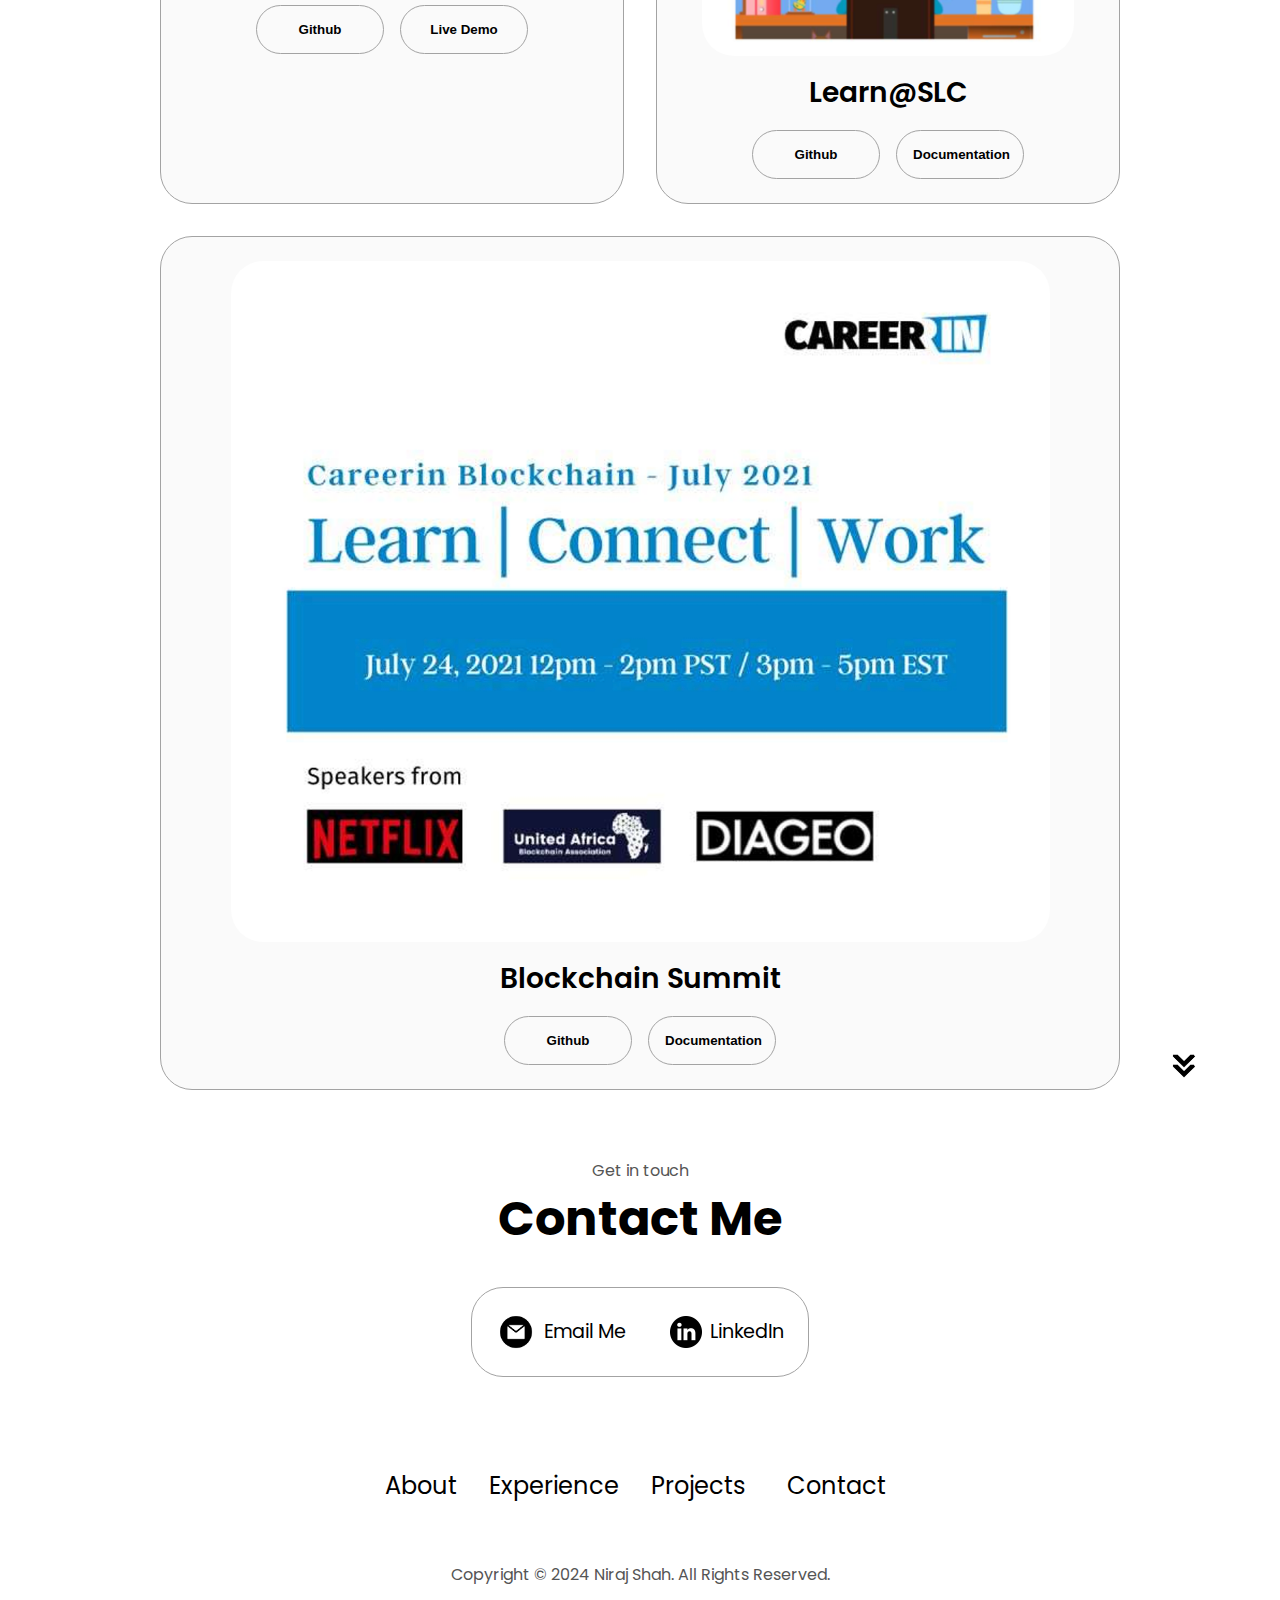
==== commit 220a781d: "Edited experience section" ====
--- a/index.html
+++ b/index.html
@@ -161,141 +161,103 @@
           <div class="details-container">
             <h2 class="experience-sub-title">Application Development</h2>
             <div class="article-container">
-              <article>
-                <img
-                  /src="./assets/checkmark.png"
-                  src-light="./assets/checkmark_light.png"
-                  src-dark="./assets/checkmark_dark.png" 
-                  alt="Experience icon"
-                  class="icon"
-                />
-                <div>
-                  <h3>Kotlin</h3>
-                  <p>Experienced</p>
-                  </div>
-              </article>
-              <article>
-                <img
-                  /src="./assets/checkmark.png"
-                  src-light="./assets/checkmark_light.png"
-                  src-dark="./assets/checkmark_dark.png"  
-                  alt="Experience icon"
-                  class="icon"
-                />
-                <div><h3>Java</h3>
-                  <p>Experienced</p>
-                </div>
-              </article> <article>
-                <img
-                  /src="./assets/checkmark.png"
-                  src-light="./assets/checkmark_light.png"
-                  src-dark="./assets/checkmark_dark.png" 
-                  alt="Experience icon"
-                  class="icon"
-                />
-                <div>
-                  <h3>XML</h3>
-                  <p>Experienced</p>
-                </div>
-              </article>
-              <article>
-                <img
-                  /src="./assets/checkmark.png"
-                  src-light="./assets/checkmark_light.png"
-                  src-dark="./assets/checkmark_dark.png" 
-                  alt="Experience icon"
-                  class="icon"
-                />
-                <div>
-                  <h3>Material UI</h3>
-                  <p>Experienced</p>
-                </div>
-              </article>
-              <article>
-                <img
-                  /src="./assets/checkmark.png"
-                  src-light="./assets/checkmark_light.png"
-                  src-dark="./assets/checkmark_dark.png" 
-                  alt="Experience icon"
-                  class="icon"
-                />
+              <div class="wrap-circles">
+
+                <div class="circle per-80">
+                  <div class="inner">80% </div>
+                </div>
+                <article>
+                <div><h3>Kotlin</h3></div>
+                </article>
+
+                <div class="circle per-85">
+                    <div class="inner"> 85% </div>
+                </div>
+              <article>
+                <div>
+                  <h3>Java</h3> </div>
+              </article>
+              
+                <div class="circle per-75">
+                <div class="inner">75% </div>
+              </div>
+               <article>
+                <div>
+                  <h3>XML</h3> </div>
+              </article>
+              
+              <div class="circle per-70">
+                <div class="inner">70% </div>
+              </div>
+              <article>
+                <div>
+                  <h3>Material UI</h3> </div>
+                </article>
+                
+                <div class="circle per-70">
+                  <div class="inner">70% </div>
+                </div>
+              <article>
                 <div>
                   <h3>Objective C</h3>
-                  <p>Intermediate</p>
-                </div>
-              </article>
-              <article>
-                <img
-                  /src="./assets/checkmark.png"
-                  src-light="./assets/checkmark_light.png"
-                  src-dark="./assets/checkmark_dark.png" 
-                  alt="Experience icon"
-                  class="icon"
-                />
-                <div>
-                  <h3>Swift</h3>
-                  <p>Intermediate</p>
-                </div>
-              </article>
-            </div>
-          </div>
+                </div>
+              </article>
+
+              <div class="circle per-70">
+                <div class="inner">70% </div>
+                </div>
+              <article>
+                <div>
+                  <h3>Swift</h3> </div>
+              </article>
+            </div>
+          </div>
+          </div>
+
           <div class="details-container">
             <h2 class="experience-sub-title">Backend Development</h2>
             <div class="article-container">
-              <article>
-                <img
-                  /src="./assets/checkmark.png"
-                  src-light="./assets/checkmark_light.png"
-                  src-dark="./assets/checkmark_dark.png" 
-                  alt="Experience icon"
-                  class="icon"
-                />
+                <div class="wrap-circles">
+                  <div class="circle per-70">
+                    <div class="inner">70%
+                  </div>
+                </div>
+              <article>
                 <div>
                   <h3>MySQL</h3>
-                  <p>Intermediate</p>
-                </div>
-              </article>
-              <article>
-                <img
-                  //src="./assets/checkmark.png"
-                  src-light="./assets/checkmark_light.png"
-                  src-dark="./assets/checkmark_dark.png" 
-                  alt="Experience icon"
-                  class="icon"
-                />
+                </div>
+              </article>
+
+                  <div class="circle per-70">
+                    <div class="inner">70%
+                  </div>
+                </div>
+              <article>
                 <div>
                   <h3>NoSQL</h3>
-                  <p>Intermediate</p>
-                </div>
-              </article>
-              <article>
-                <img
-                  //src="./assets/checkmark.png"
-                  src-light="./assets/checkmark_light.png"
-                  src-dark="./assets/checkmark_dark.png" 
-                  alt="Experience icon"
-                  class="icon"
-                />
-                <div>
+                  
+                </div>
+              </article>
+
+                  <div class="circle per-75">
+                    <div class="inner">75%
+                  </div>
+                </div>
+              <article>
+               <div>
                   <h3>REST API</h3>
-                  <p>Intermediate</p>
-                </div>
-              </article>
-              <article>
-                <img
-                  //src="./assets/checkmark.png"
-                  src-light="./assets/checkmark_light.png"
-                  src-dark="./assets/checkmark_dark.png" 
-                  alt="Experience icon"
-                  class="icon"
-                />
-                <div>
-                  <h3>Git</h3>
-                  <p>Intermediate</p>
-                </div>
-              </article>
-            </div>
-          </div>
+                </div>
+              </article>
+              
+              <div class="circle per-75">
+                  <div class="inner">75%</div>
+              </div>
+              <article>
+               <div>
+                  <h3>GIT</h3>
+                </div>
+              </article>
+            </div>
         </div>
       </div>
       <img
@@ -318,13 +280,14 @@
                 /src="./assets/project-1.png"
                 alt=""
                 class="project-img"
+                onclick="window.open('./assets/Cannabis_Canada.pdf')"
               />
             </div>
             <h2 class="experience-sub-title project-title">Cannbis Canada</h2>
             <div class="btn-container">
               <button
                 class="btn btn-color-2 project-btn"
-                onclick="location.href='https://github.com/'"
+                onclick="location.href='https://github.com/Niraj058/Cannbis-Canada'"
               >
                 Github
               </button>
@@ -342,13 +305,14 @@
                 /src="./assets/project-2.png"
                 alt="Project 2"
                 class="project-img"
+                onclick="window.open('./assets/Learn_at_Slc.pdf')"
               />
             </div>
             <h2 class="experience-sub-title project-title">Learn@SLC</h2>
             <div class="btn-container">
               <button
                 class="btn btn-color-2 project-btn"
-                onclick="location.href='https://github.com/'"
+                onclick="location.href='https://github.com/Niraj058/Learn-SLC'"
               >
                 Github
               </button>
@@ -366,19 +330,20 @@
                 /src="./assets/project-3.png"
                 alt="Project 3"
                 class="project-img"
+                onclick="window.open('./assets/Blockchain_Summit.pdf')"
               />
             </div>
             <h2 class="experience-sub-title project-title">Blockchain Summit</h2>
             <div class="btn-container">
               <button
                 class="btn btn-color-2 project-btn"
-                onclick="location.href='https://github.com/'"
+                onclick="location.href='https://github.com/Niraj058/Blockchain_Summit'"
               >
                 Github
               </button>
               <button
                 class="btn btn-color-2 project-btn"
-                onclick="location.href='https://github.com/'"
+                onclick="window.open('./assets/Blockchain_Summit.pdf')"
               >
               Documentation
               </button>
--- a/style.css
+++ b/style.css
@@ -470,6 +470,13 @@
   height: 2.5rem;
 }
 
+  
+  /*change the number below to scale to the appropriate size*/ 
+  .thumbnail:hover { 
+  transform: scale(3); 
+  
+  }
+
 /* FOOTER SECTION */
 
 footer {
@@ -480,3 +487,61 @@
 footer p {
   text-align: center;
 }
+
+*, *::before, *::after {
+  box-sizing: border-box;
+}
+
+@import url("https://fonts.googleapis.com/css?family=Lato:300");
+*, *::before, *::after {
+  box-sizing: border-box;
+}
+
+
+/*** <--- CIRCLE STYLES ---> ***/
+.wrap-circles {
+  display: inline-flex;
+  flex-wrap: wrap;
+  align-items: center;
+}
+
+.circle {
+  position: relative;
+  width: 80px;
+  height: 80px;
+  margin: 0.5rem;
+  border-radius: 50%;
+  background: #FFCDB2;
+  overflow: hidden;
+}
+.circle.per-70 {
+  background-image: conic-gradient(#ffb58e 30%, #ab6e7a 0);
+}
+.circle.per-75 {
+  background-image: conic-gradient(#ffb58e 25%, #ab6e7a 0);
+}
+.circle.per-80 {
+  background-image: conic-gradient(#ffb58e 20%, #B5838D 0);
+}
+.circle.per-85 {
+  background-image: conic-gradient(#ffb58e 15%, #B5838D 0);
+}
+.circle.per-90 {
+  background-image: conic-gradient(#ffb58e 10%, #B5838D 0);
+}
+.circle .inner {
+  display: flex;
+  justify-content: center;
+  align-items: center;
+  position: absolute;
+  top: 50%;
+  left: 50%;
+  transform: translate(-50%, -50%);
+  width: 55px;
+  height: 55px;
+  background: #000;
+  border-radius: 50%;
+  font-size: 1.35em;
+  font-weight: 100;
+  color: rgba(255, 255, 255, 0.75);
+}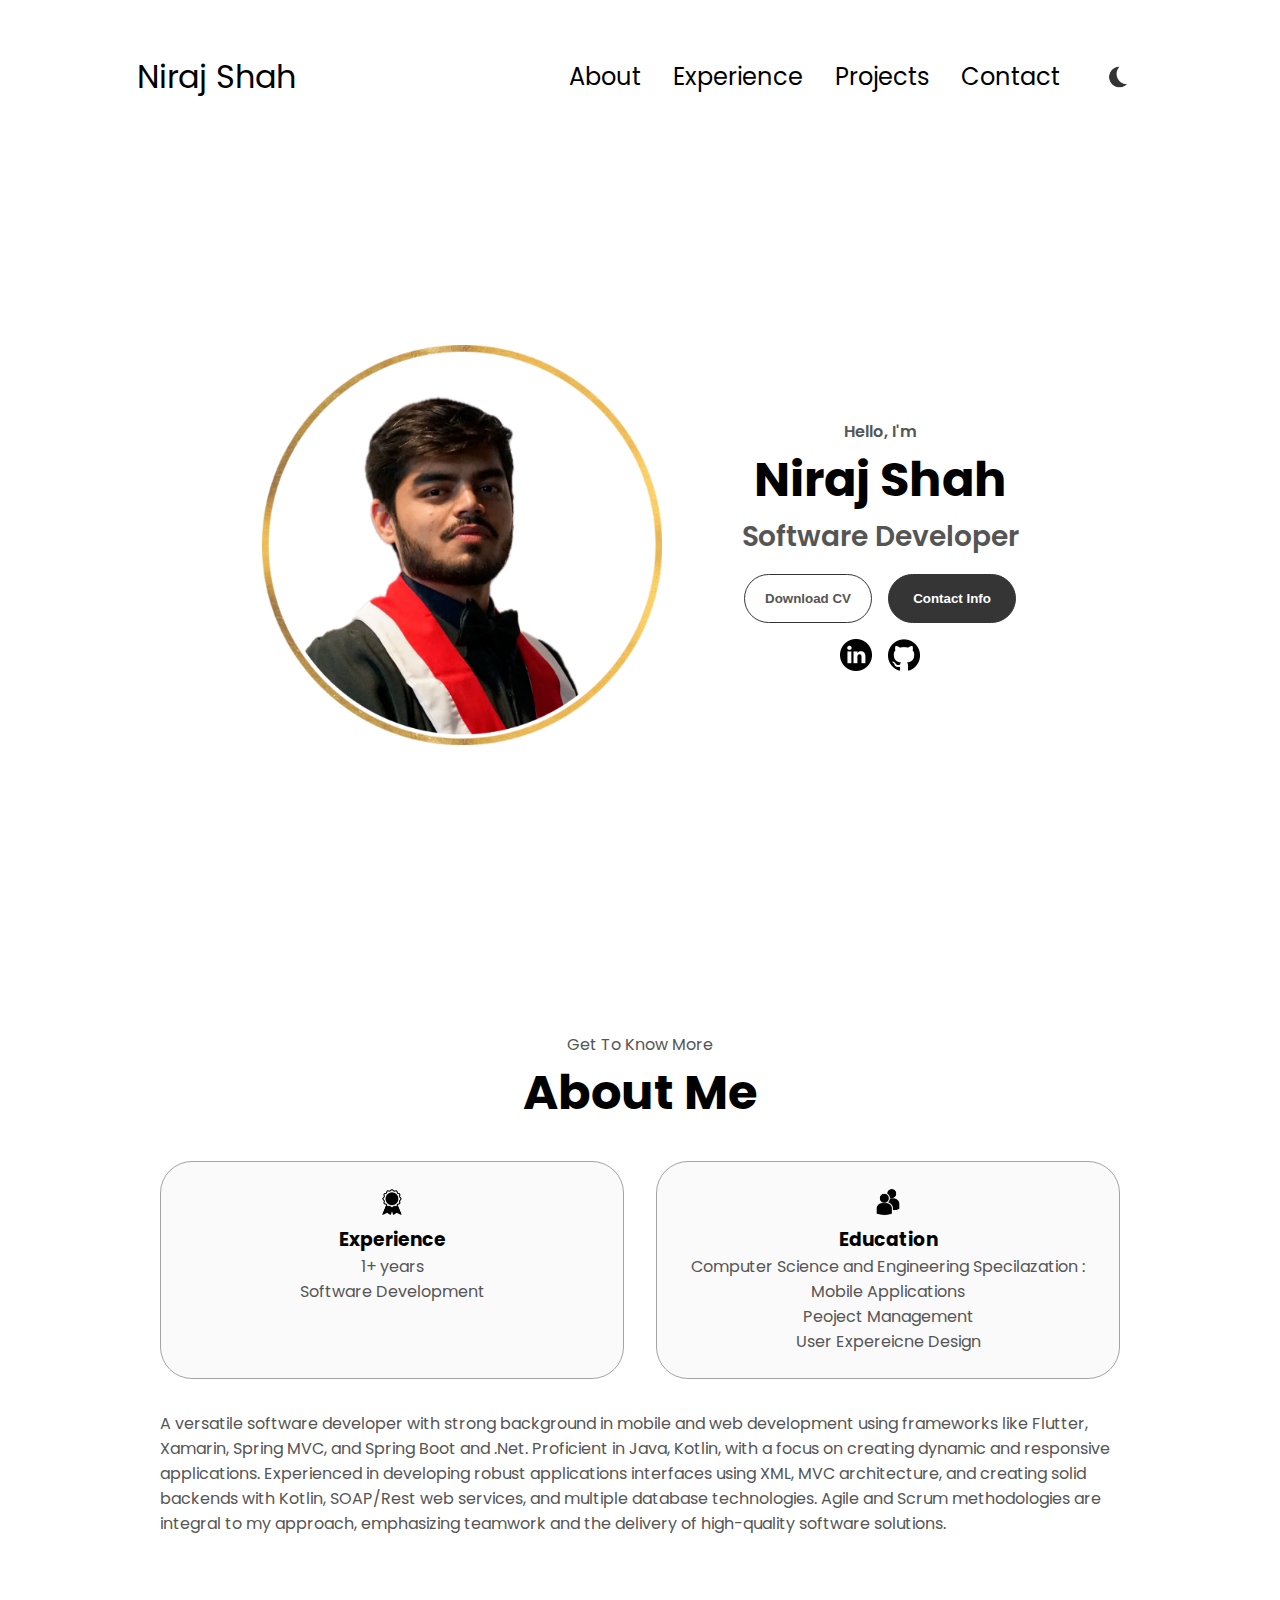
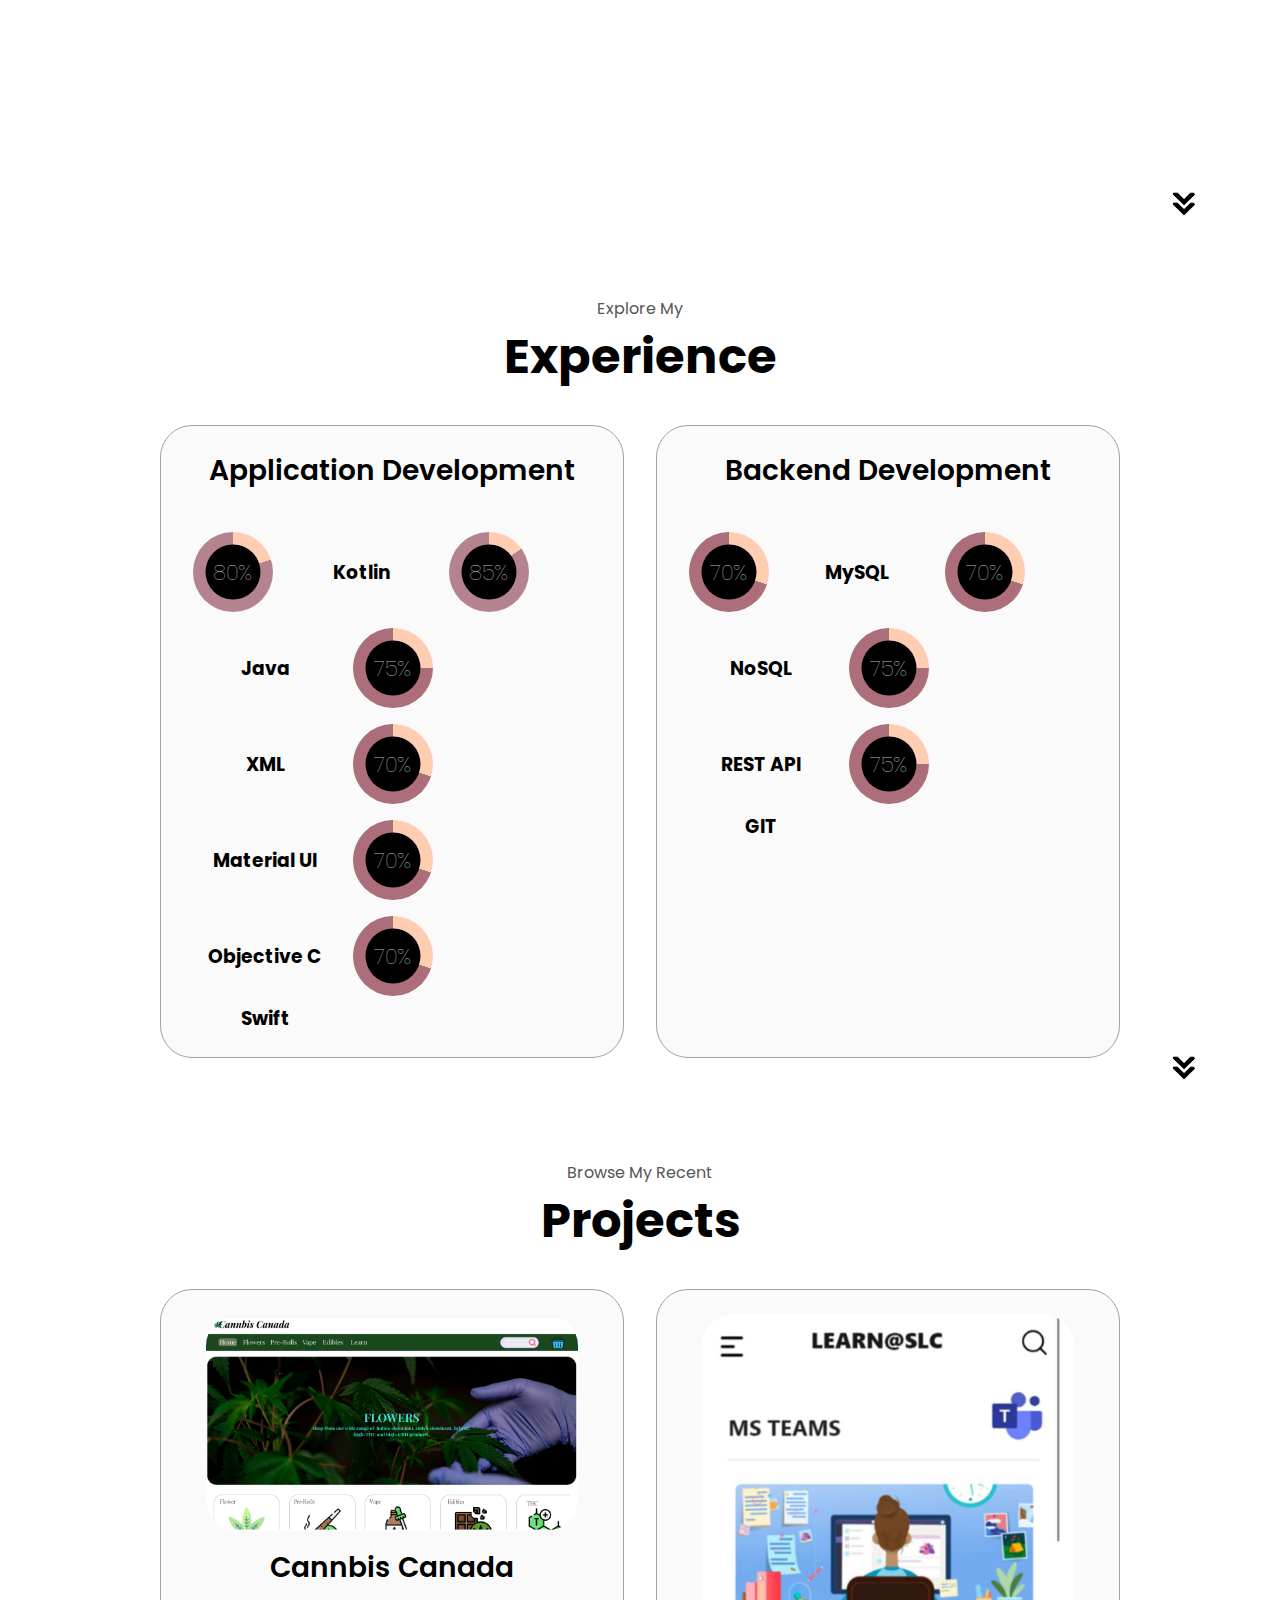
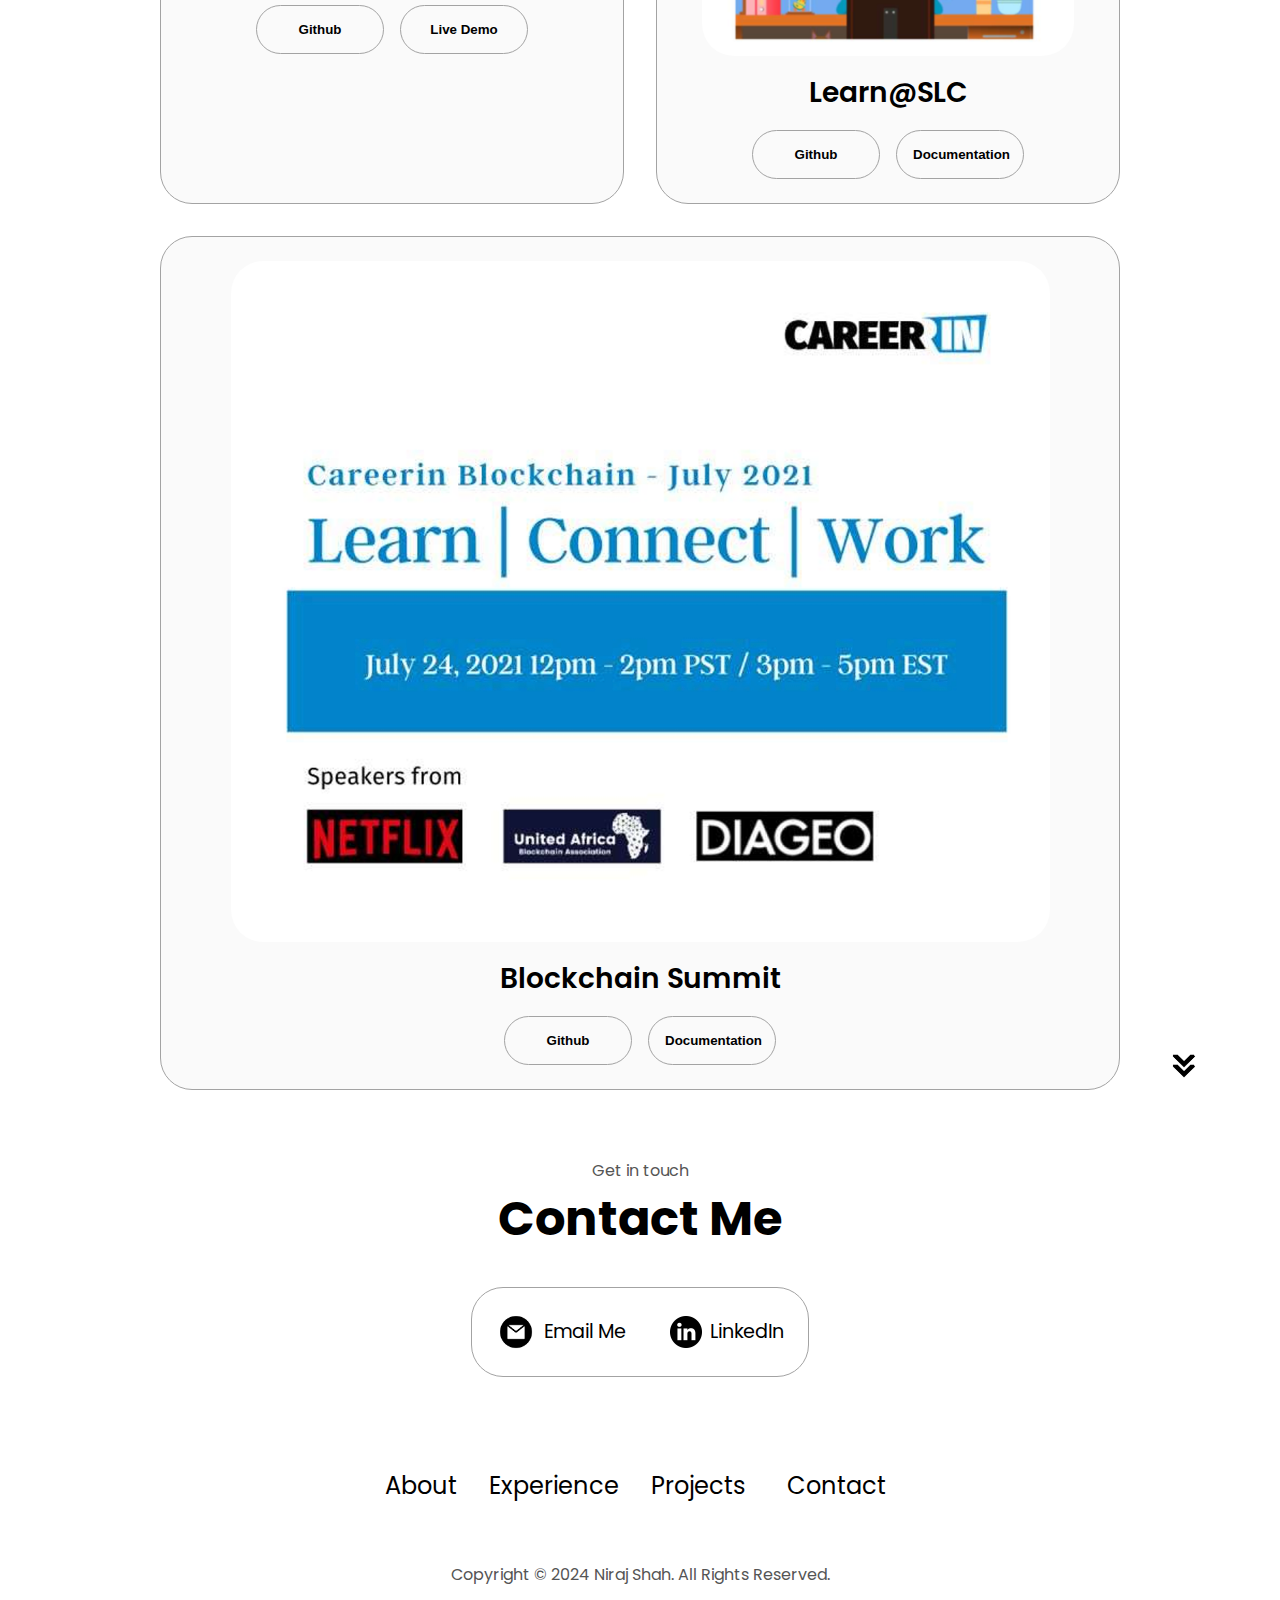
==== commit b99c513d: "UI Fix" ====
--- a/index.html
+++ b/index.html
@@ -97,15 +97,7 @@
     <section id="about">
       <p class="section__text__p1">Get To Know More</p>
       <h1 class="title">About Me</h1>
-      <div class="section-container">
-        <div class="section__pic-container">
-          &nbsp&nbsp&nbsp&nbsp&nbsp&nbsp&nbsp&nbsp&nbsp
-          <img
-            src="./assets/about-pic.png"
-            alt="Profile picture"
-            class="about-pic"
-          />
-        </div>
+       
         <div class="about-details-container">
           <div class="about-containers">
             <div class="details-container">
@@ -331,7 +323,7 @@
                 alt="Project 3"
                 class="project-img"
                 onclick="window.open('./assets/Blockchain_Summit.pdf')"
-              />
+                    />
             </div>
             <h2 class="experience-sub-title project-title">Blockchain Summit</h2>
             <div class="btn-container">
--- a/style.css
+++ b/style.css
@@ -515,19 +515,19 @@
   overflow: hidden;
 }
 .circle.per-70 {
-  background-image: conic-gradient(#ffb58e 30%, #ab6e7a 0);
+  background-image: conic-gradient(#FFCDB2 30%, #ab6e7a 0);
 }
 .circle.per-75 {
-  background-image: conic-gradient(#ffb58e 25%, #ab6e7a 0);
+  background-image: conic-gradient(#FFCDB2 25%, #ab6e7a 0);
 }
 .circle.per-80 {
-  background-image: conic-gradient(#ffb58e 20%, #B5838D 0);
+  background-image: conic-gradient(#FFCDB2 20%, #B5838D 0);
 }
 .circle.per-85 {
-  background-image: conic-gradient(#ffb58e 15%, #B5838D 0);
+  background-image: conic-gradient(#FFCDB2 15%, #B5838D 0);
 }
 .circle.per-90 {
-  background-image: conic-gradient(#ffb58e 10%, #B5838D 0);
+  background-image: conic-gradient(#FFCDB2 10%, #B5838D 0);
 }
 .circle .inner {
   display: flex;
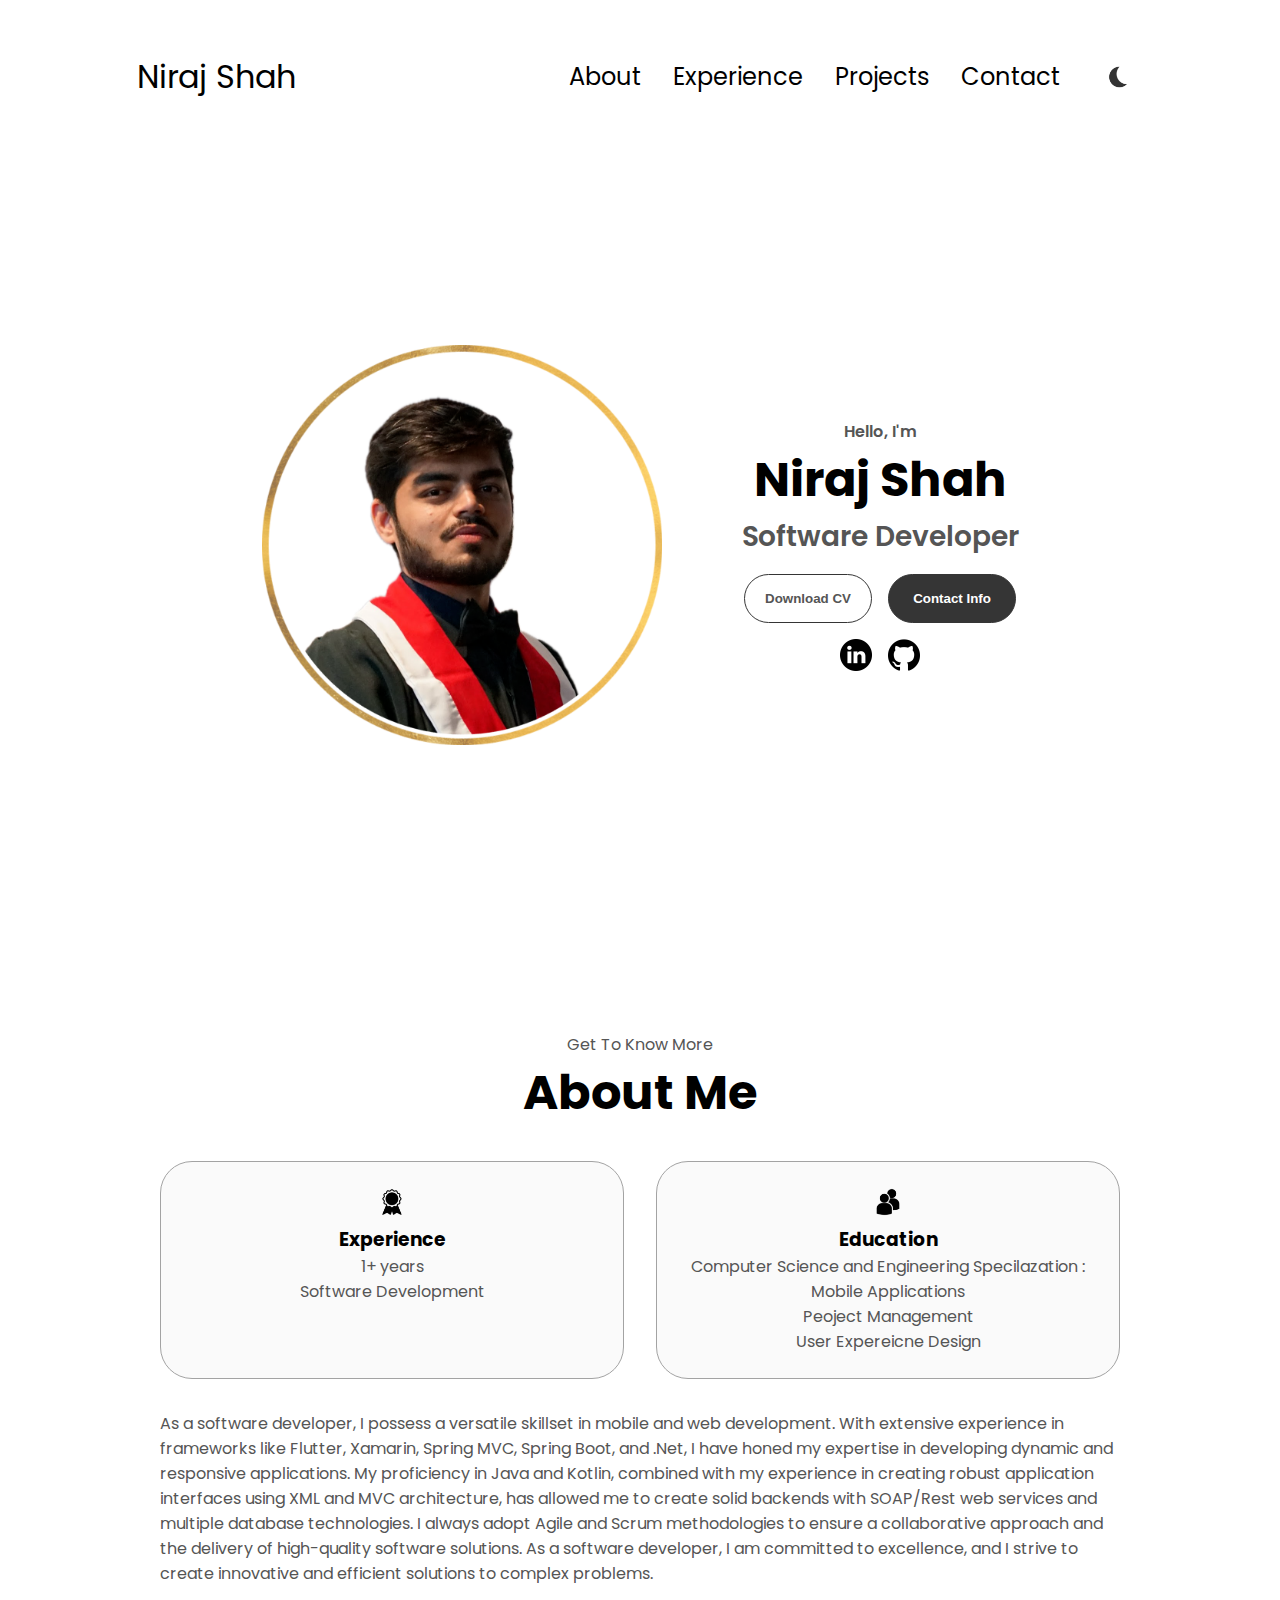
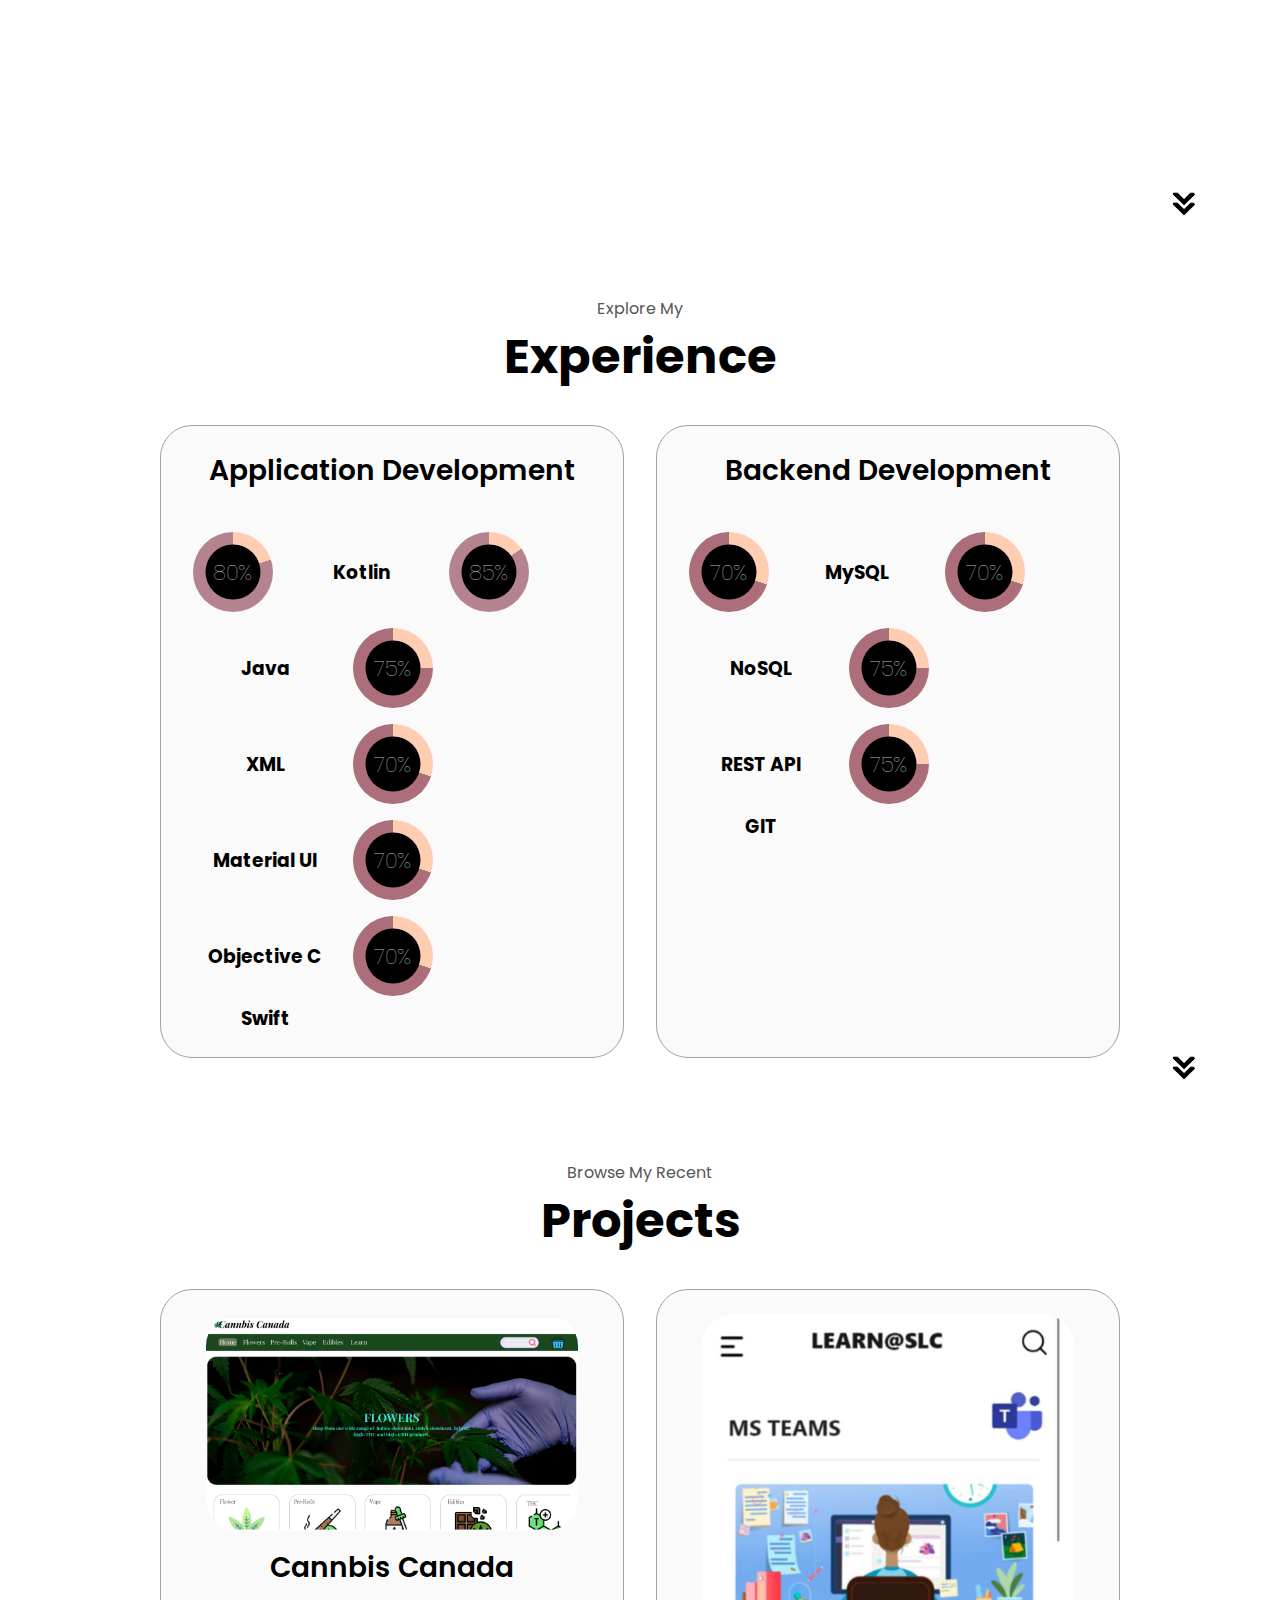
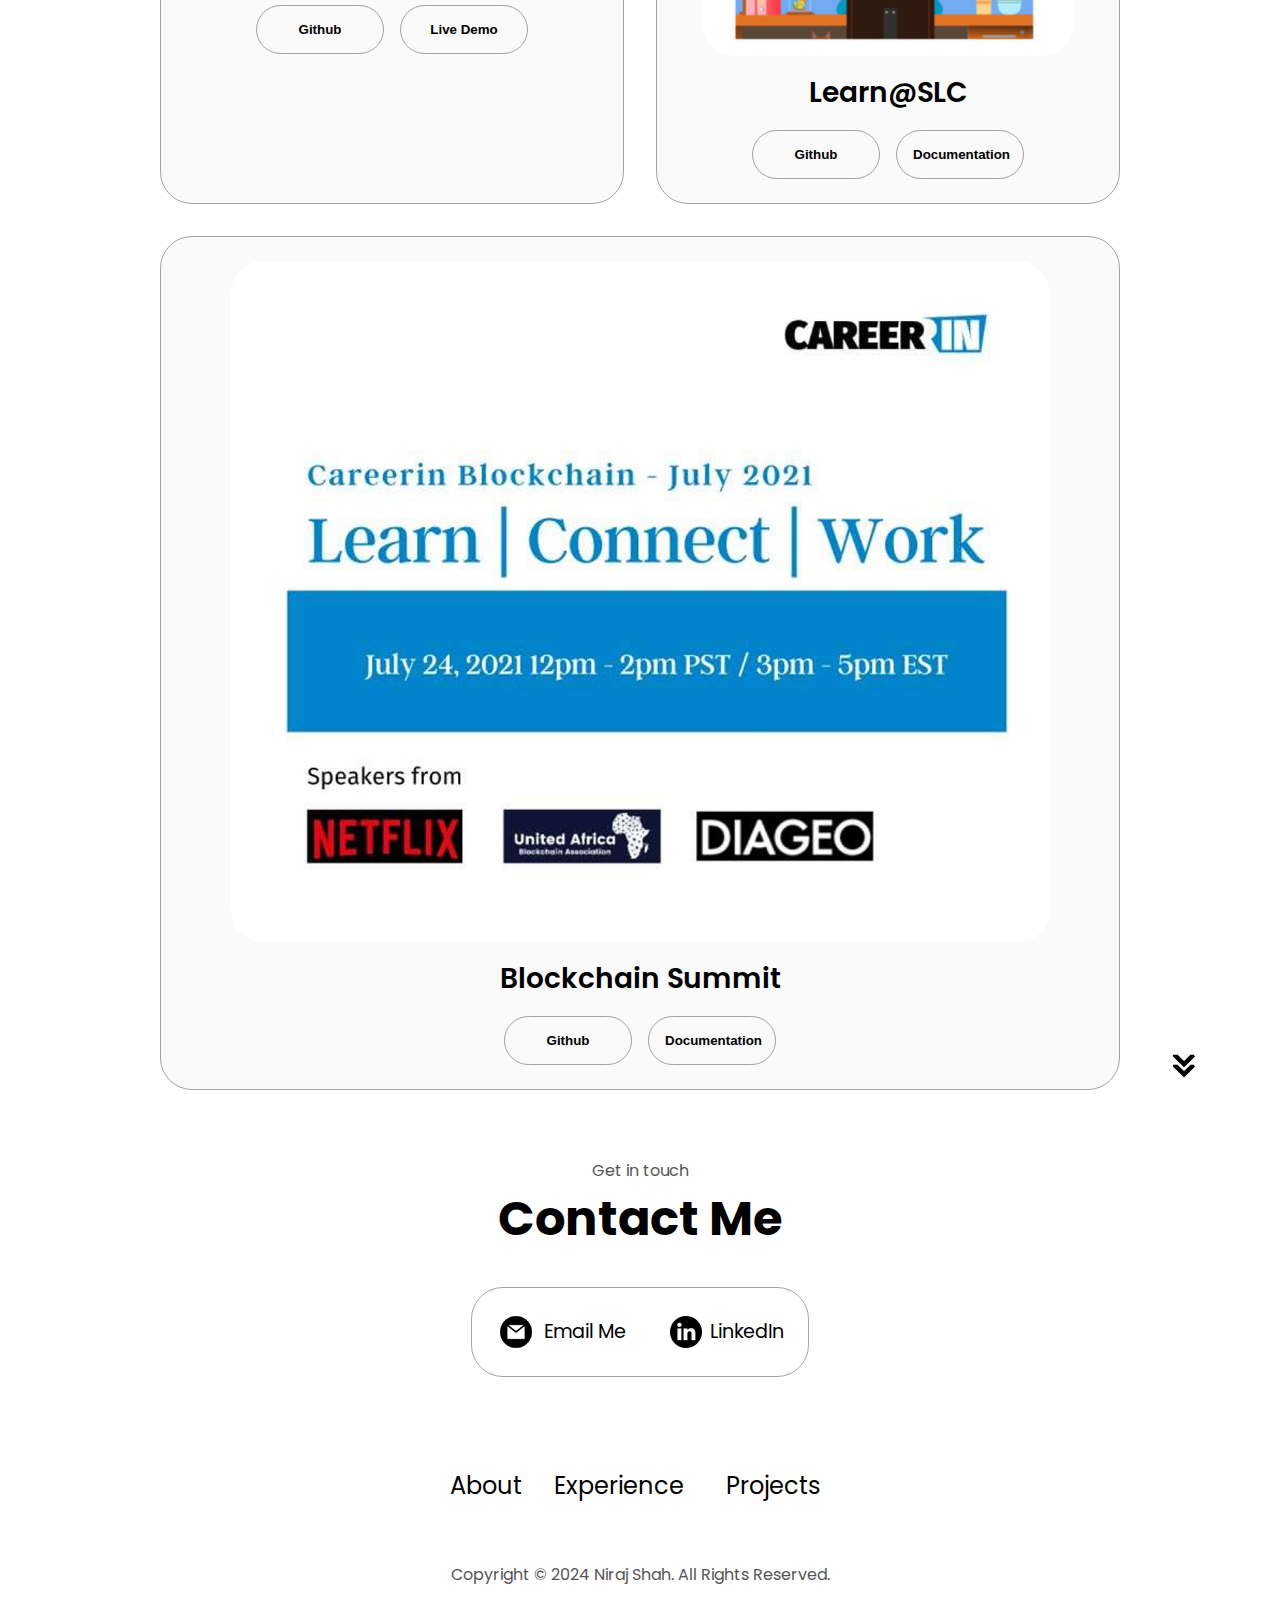
==== commit 9794cd4f: "About_Me_changes" ====
--- a/index.html
+++ b/index.html
@@ -128,10 +128,9 @@
           </div>
           <div class="text-container">
             <p>
-              A versatile software developer with strong background in mobile and web development using frameworks like Flutter, Xamarin, Spring MVC, and Spring Boot and .Net. 
-              Proficient in Java, Kotlin, with a focus on creating dynamic and responsive applications. 
-              Experienced in developing robust applications interfaces using XML, MVC architecture, and creating solid backends with Kotlin, SOAP/Rest web services, and multiple database technologies. 
-              Agile and Scrum methodologies are integral to my approach, emphasizing teamwork and the delivery of high-quality software solutions.
+              As a software developer, I possess a versatile skillset in mobile and web development. 
+              With extensive experience in frameworks like Flutter, Xamarin, Spring MVC, Spring Boot, and .Net, I have honed my expertise in developing dynamic and responsive applications.
+              My proficiency in Java and Kotlin, combined with my experience in creating robust application interfaces using XML and MVC architecture, has allowed me to create solid backends with SOAP/Rest web services and multiple database technologies. I always adopt Agile and Scrum methodologies to ensure a collaborative approach and the delivery of high-quality software solutions. As a software developer, I am committed to excellence, and I strive to create innovative and efficient solutions to complex problems.
             </p>
           </div>
         </div>
@@ -386,7 +385,6 @@
             <li><a href="#about">About</a></li>
             <li><a href="#experience">Experience</a></li>
             <li><a href="#projects">Projects</a></li>
-            <li><a href="#contact">Contact</a></li>
           </ul>
         </div>
       </nav>
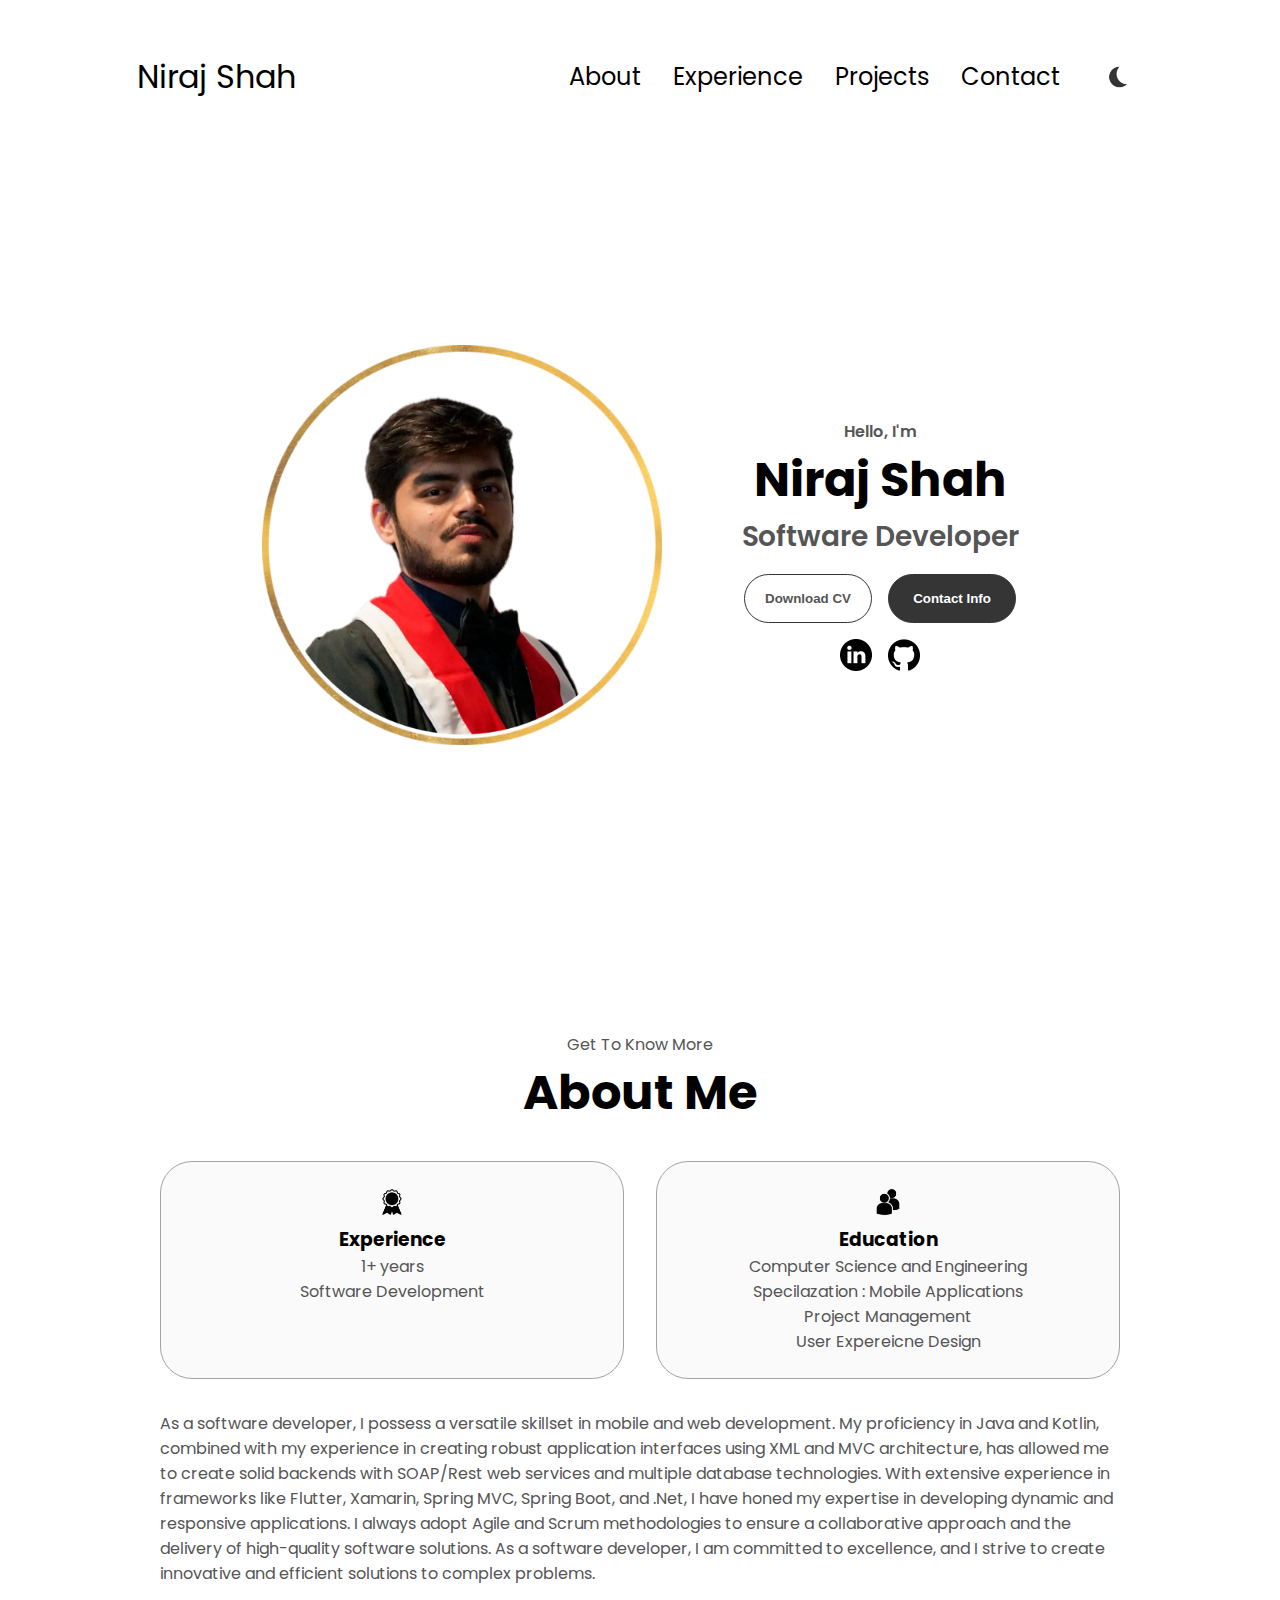
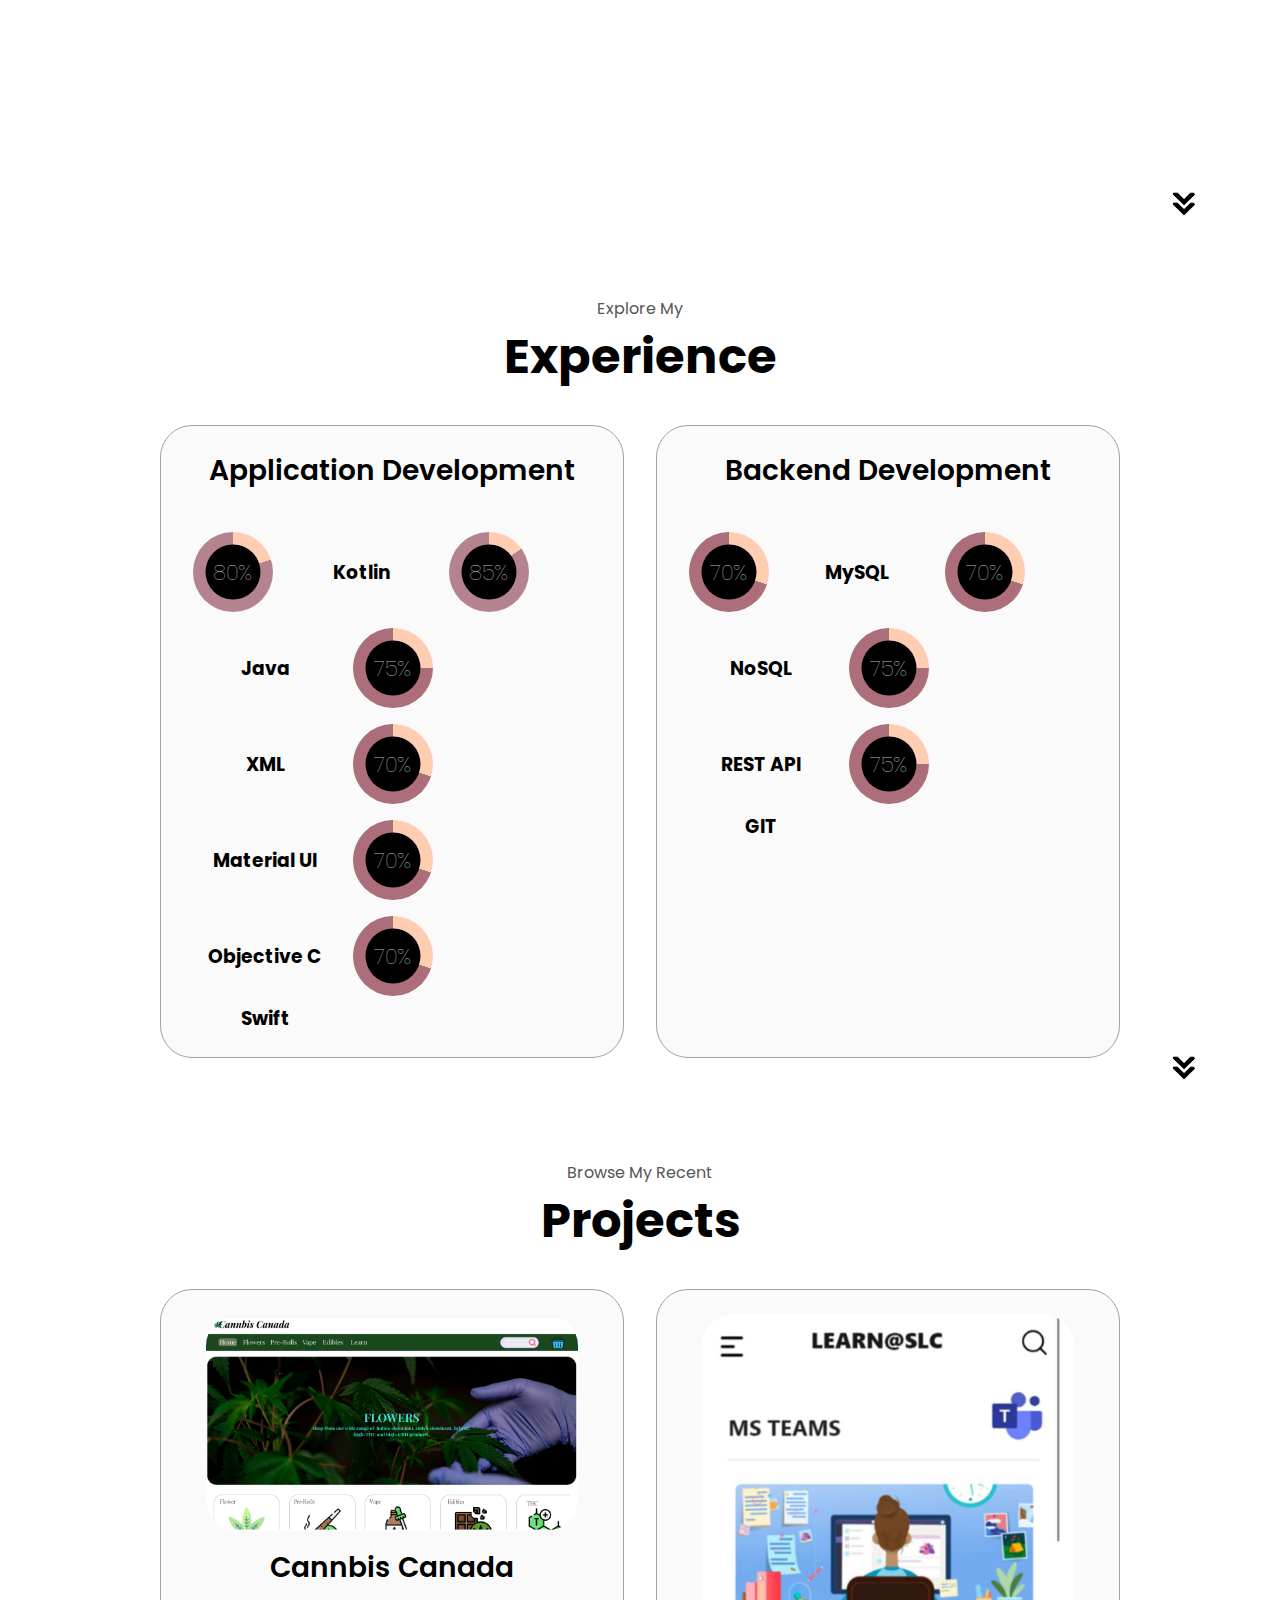
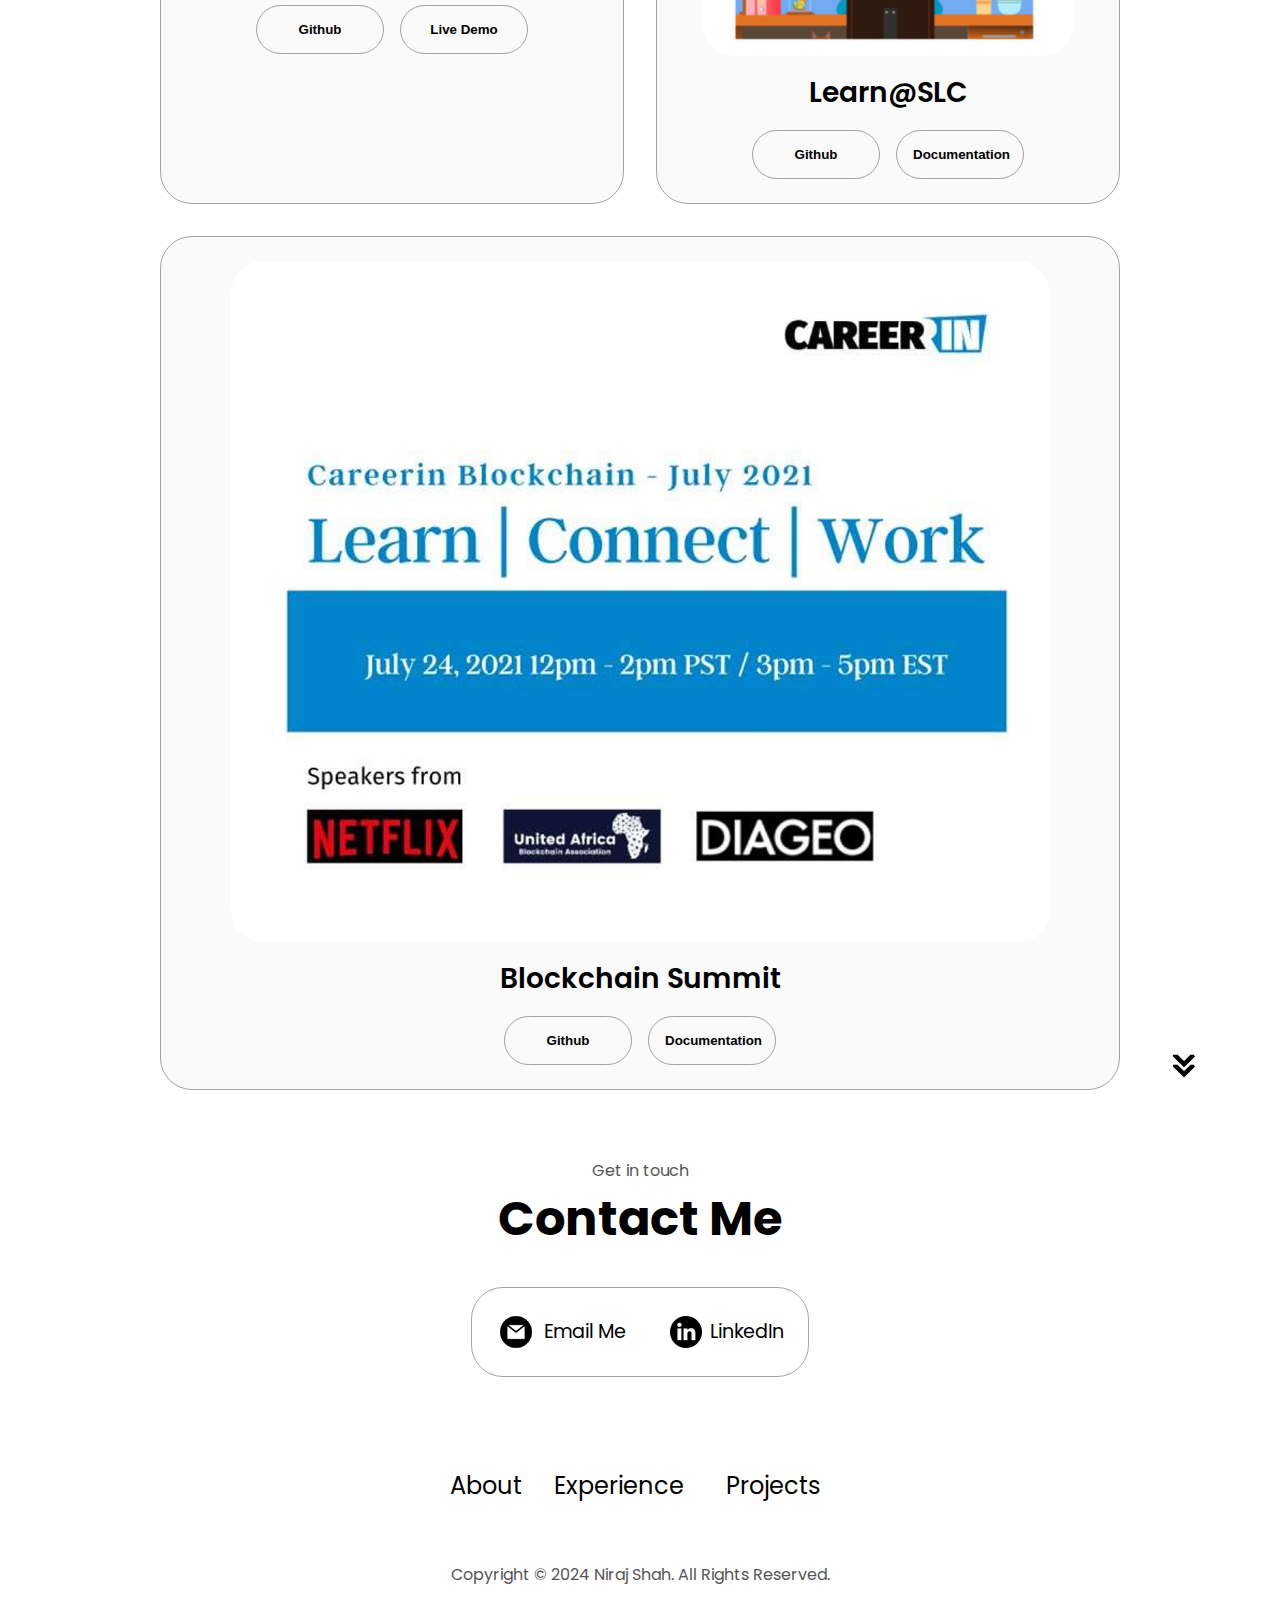
==== commit f0c50aa6: "Update index.html" ====
--- a/index.html
+++ b/index.html
@@ -120,8 +120,8 @@
                 class="icon"
               />
               <h3>Education</h3>
-              <p>Computer Science and Engineering Specilazation : Mobile Applications<br />
-                Peoject Management<br />
+              <p>Computer Science and Engineering <br/>Specilazation : Mobile Applications<br />
+                Project Management<br />
                 User Expereicne Design
               </p>
             </div>
@@ -129,8 +129,12 @@
           <div class="text-container">
             <p>
               As a software developer, I possess a versatile skillset in mobile and web development. 
-              With extensive experience in frameworks like Flutter, Xamarin, Spring MVC, Spring Boot, and .Net, I have honed my expertise in developing dynamic and responsive applications.
-              My proficiency in Java and Kotlin, combined with my experience in creating robust application interfaces using XML and MVC architecture, has allowed me to create solid backends with SOAP/Rest web services and multiple database technologies. I always adopt Agile and Scrum methodologies to ensure a collaborative approach and the delivery of high-quality software solutions. As a software developer, I am committed to excellence, and I strive to create innovative and efficient solutions to complex problems.
+              My proficiency in Java and Kotlin, combined with my experience in creating robust application interfaces using XML and MVC architecture, 
+              has allowed me to create solid backends with SOAP/Rest web services and multiple database technologies. 
+              With extensive experience in frameworks like Flutter, Xamarin, Spring MVC, Spring Boot, and .Net, 
+              I have honed my expertise in developing dynamic and responsive applications.
+              I always adopt Agile and Scrum methodologies to ensure a collaborative approach and the delivery of high-quality software solutions. 
+              As a software developer, I am committed to excellence, and I strive to create innovative and efficient solutions to complex problems.
             </p>
           </div>
         </div>
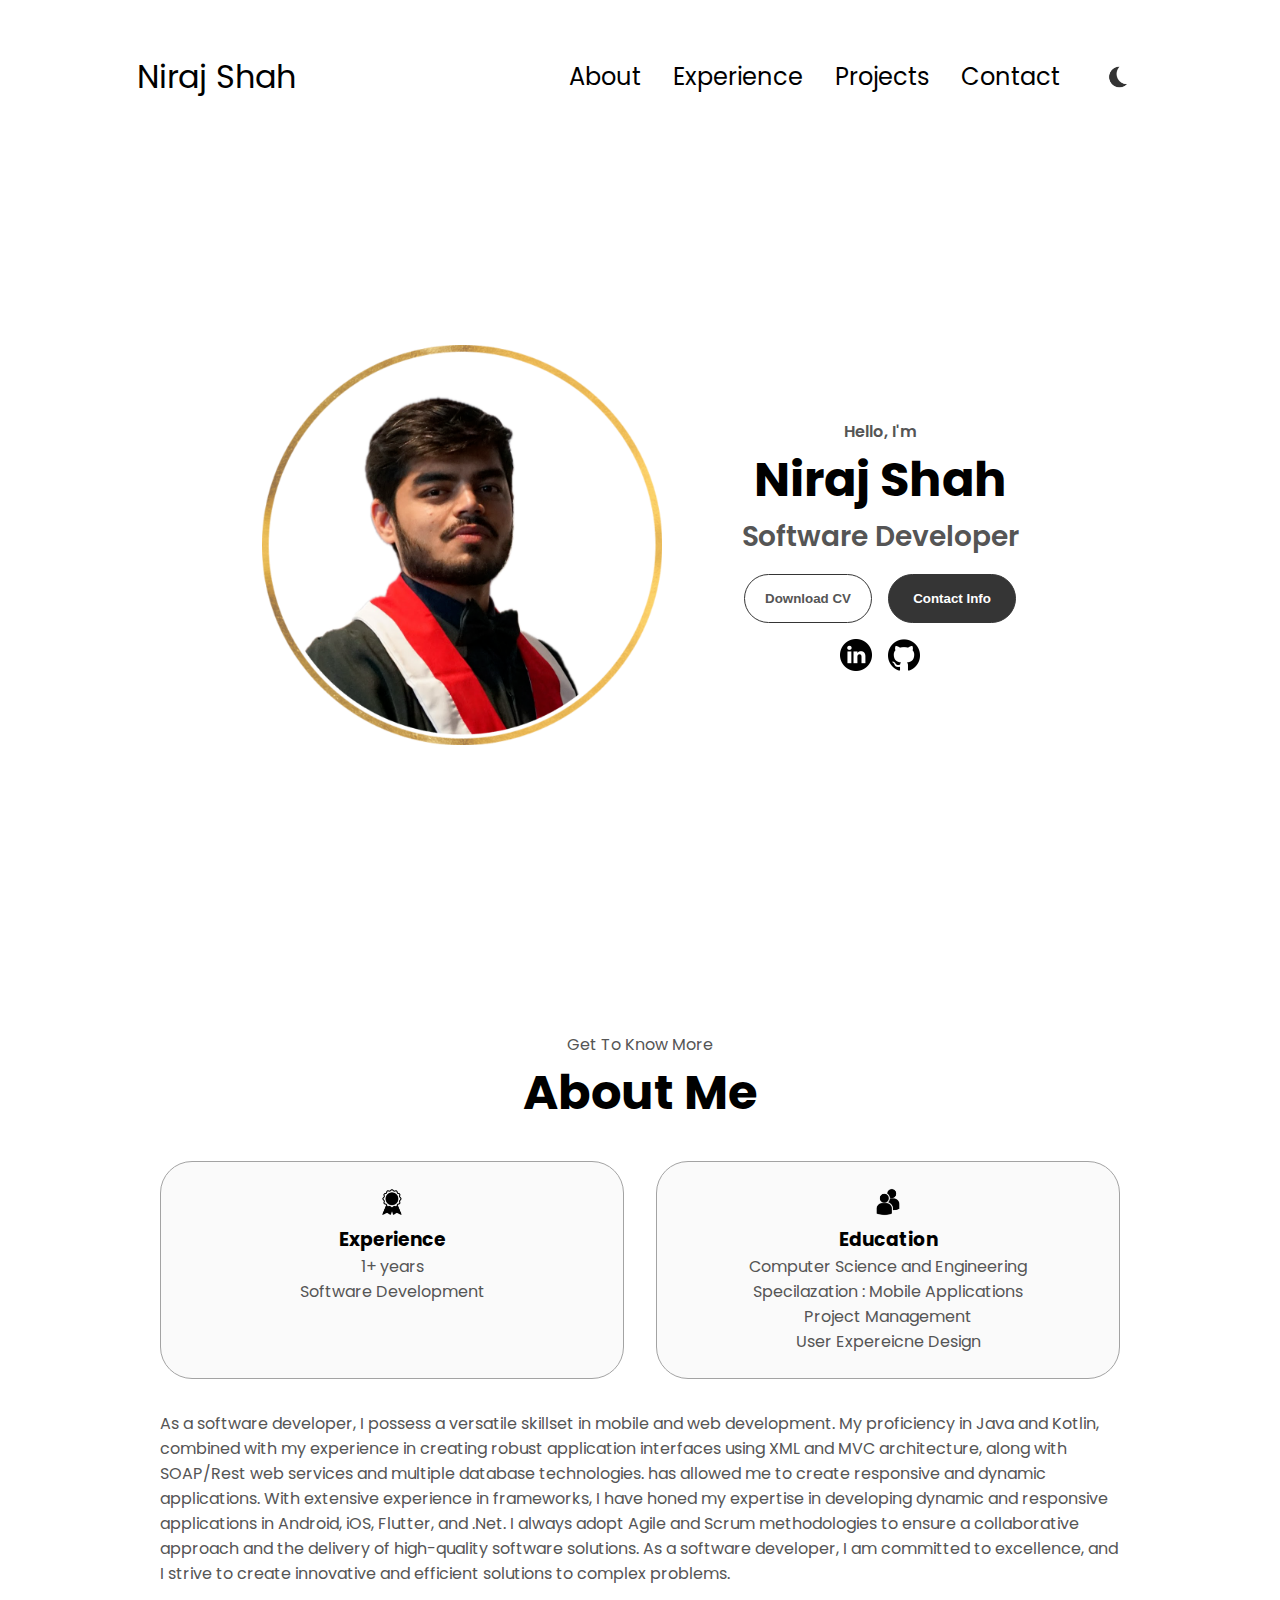
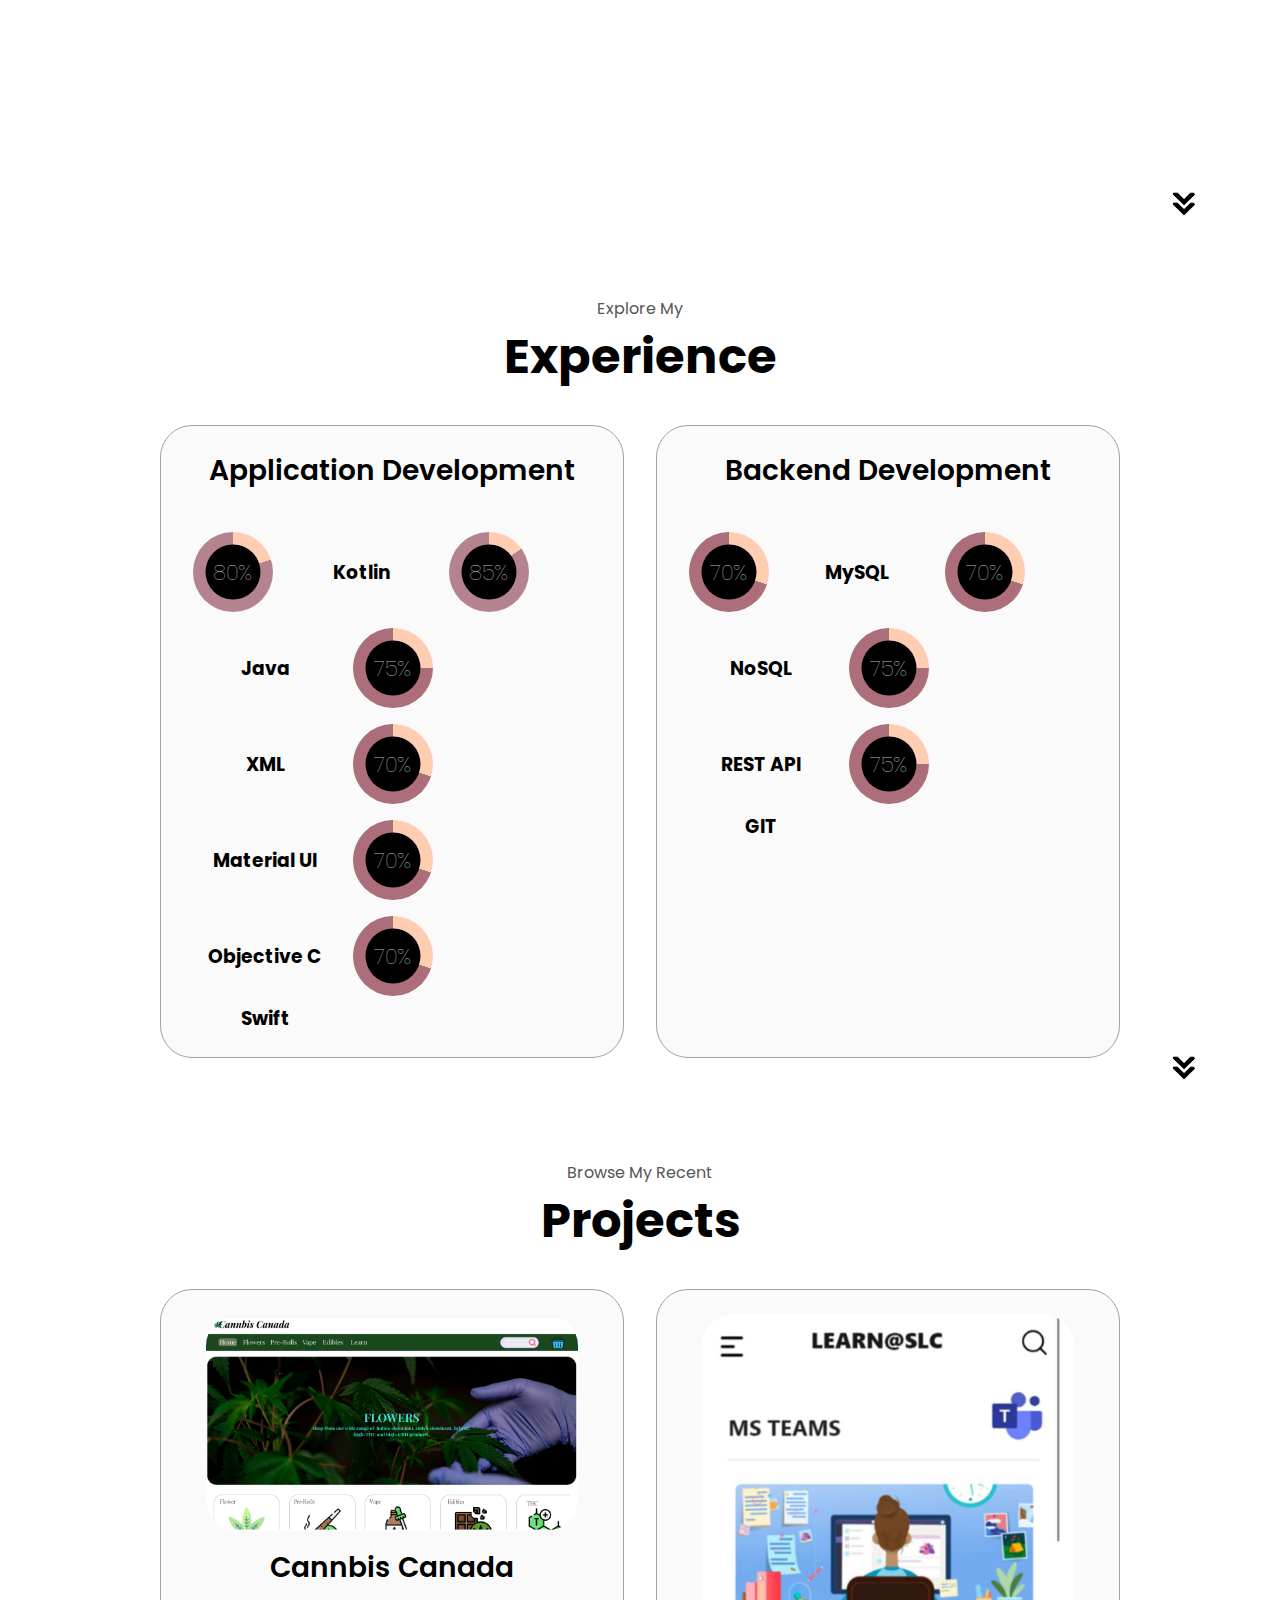
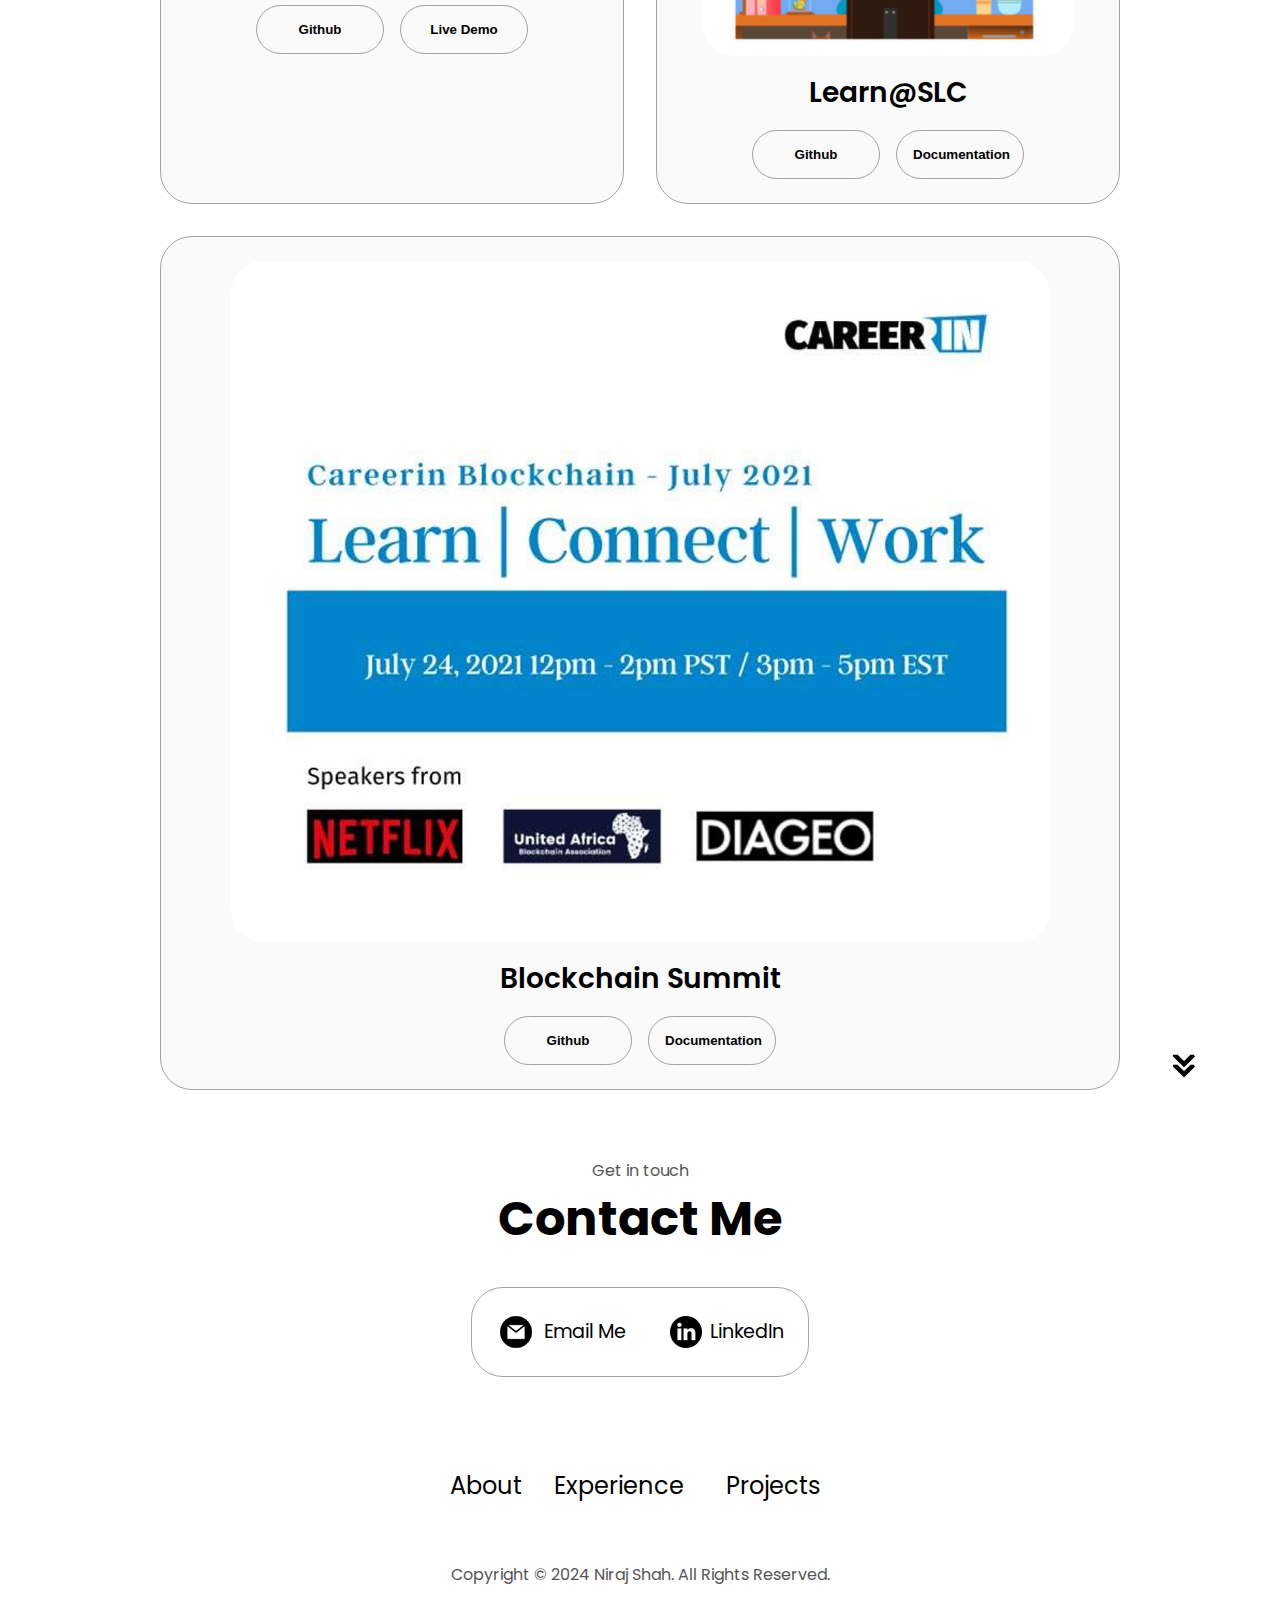
==== commit 3a99a20b: "Update index.html" ====
--- a/index.html
+++ b/index.html
@@ -129,11 +129,10 @@
           <div class="text-container">
             <p>
               As a software developer, I possess a versatile skillset in mobile and web development. 
-              My proficiency in Java and Kotlin, combined with my experience in creating robust application interfaces using XML and MVC architecture, 
-              has allowed me to create solid backends with SOAP/Rest web services and multiple database technologies. 
-              With extensive experience in frameworks like Flutter, Xamarin, Spring MVC, Spring Boot, and .Net, 
-              I have honed my expertise in developing dynamic and responsive applications.
-              I always adopt Agile and Scrum methodologies to ensure a collaborative approach and the delivery of high-quality software solutions. 
+              My proficiency in Java and Kotlin, combined with my experience in creating robust application interfaces using XML and MVC architecture,
+               along with SOAP/Rest web services and multiple database technologies. has allowed me to create responsive and dynamic applications.
+                With extensive experience in frameworks, I have honed my expertise in developing dynamic and responsive applications in Android, iOS, Flutter, and .Net. 
+                I always adopt Agile and Scrum methodologies to ensure a collaborative approach and the delivery of high-quality software solutions.
               As a software developer, I am committed to excellence, and I strive to create innovative and efficient solutions to complex problems.
             </p>
           </div>
@@ -378,7 +377,7 @@
             alt="LinkedIn icon"
             class="icon contact-icon"
           />
-          <p><a href="https://www.linkedin.com">LinkedIn</a></p>
+          <p><a href="https://www.linkedin.com/in/shahnniraj/">LinkedIn</a></p>
         </div>
       </div>
     </section>
